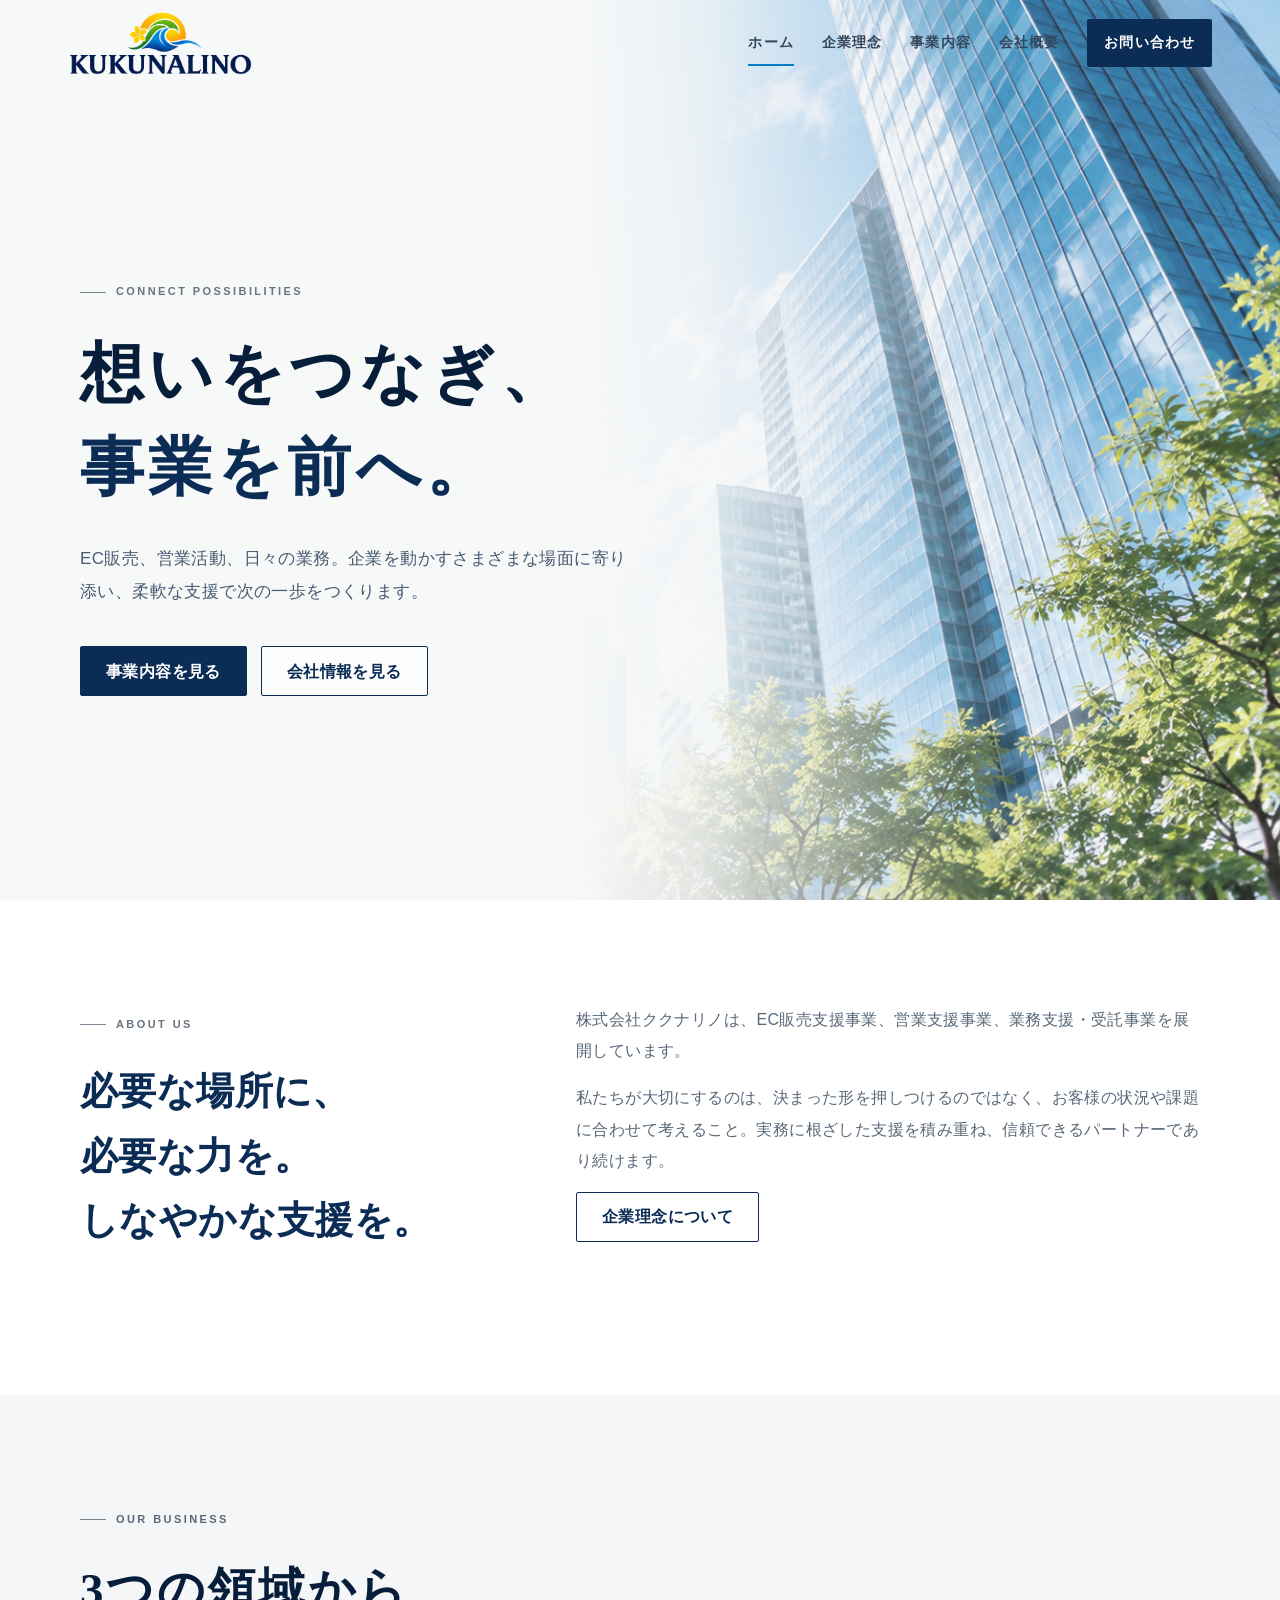
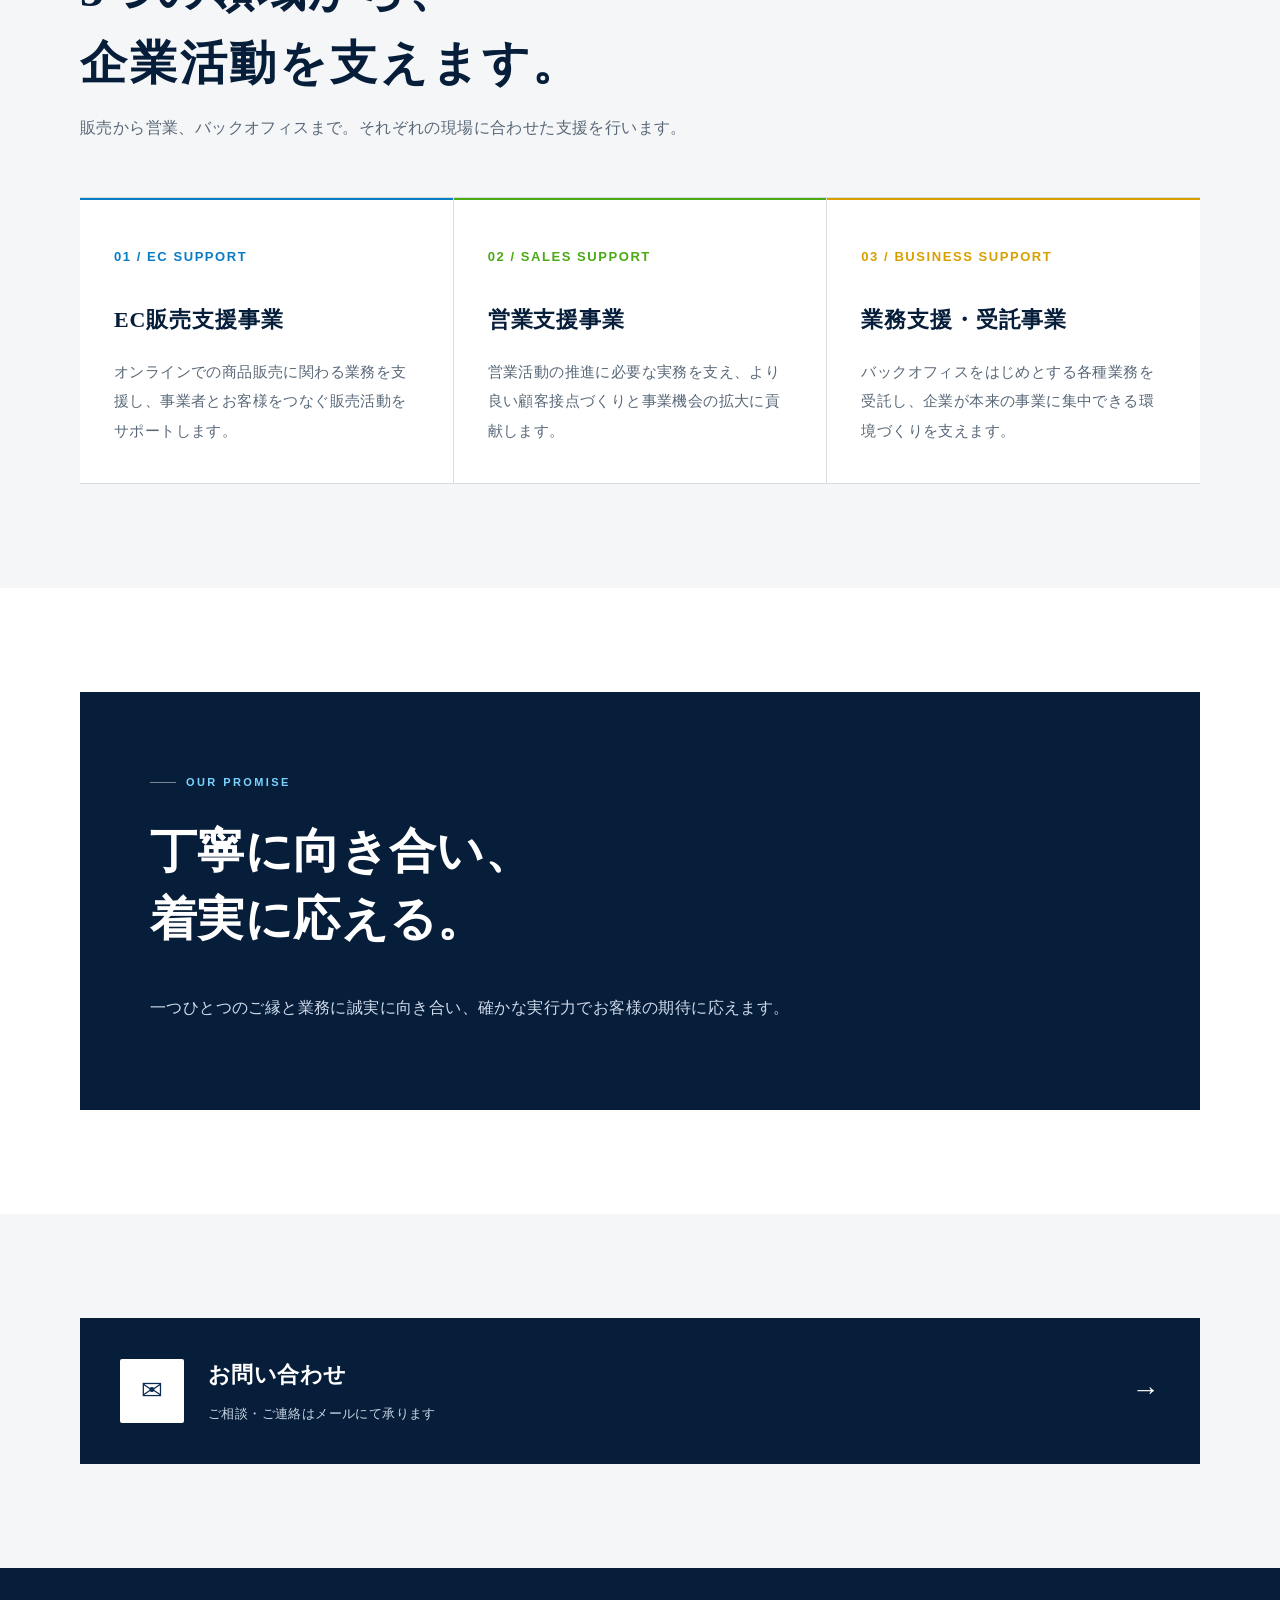
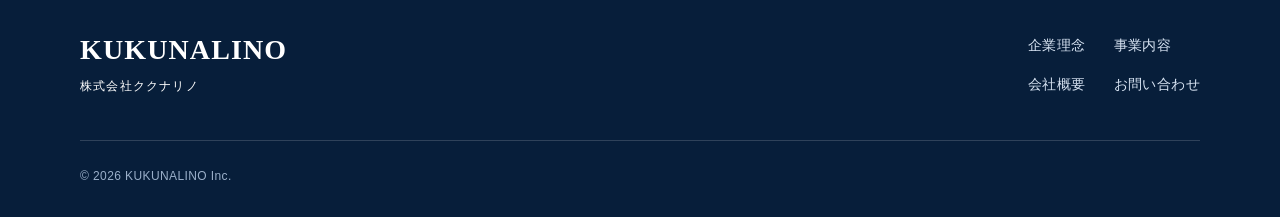
==== index.html @ 057ebaf4 "Overlay transparent header on top page hero Co-Authored-By: Claude Opus 5.5 <noreply@anthropic.com> " ====
<!doctype html>
<html lang="ja"><head><meta charset="utf-8"><meta name="viewport" content="width=device-width,initial-scale=1"><title>株式会社ククナリノ｜人と事業の可能性をつなぐ</title><meta name="description" content="株式会社ククナリノは、EC販売支援、営業支援、業務支援・受託を通じて、企業の前進を支える会社です。"><link rel="stylesheet" href="assets/styles.css?v=20261019d"><script src="assets/site.js?v=20261019d" defer></script></head>
<body class="home"><a class="skip" href="#main">本文へ移動</a>
<header class="site-header"><div class="header-inner"><a class="brand" href="index.html" aria-label="株式会社ククナリノ ホーム"><img src="assets/kukunalino-logo.png" alt="KUKUNALINO"></a><button class="menu-btn" aria-expanded="false" aria-label="メニューを開く">☰</button><nav class="nav" aria-label="メインナビゲーション"><a href="index.html" aria-current="page">ホーム</a><a href="philosophy.html">企業理念</a><a href="services.html">事業内容</a><a href="company.html">会社概要</a><a class="contact-link" href="contact.html">お問い合わせ</a></nav></div></header>
<main id="main"><section class="hero"><div class="hero-media"><picture><source media="(max-width: 900px)" srcset="assets/hero-city-sp.png"><img src="assets/hero-city-pc.png" alt="青空に映えるオフィス街の高層ビルと街路樹"></picture></div><div class="container"><div class="hero-content"><p class="eyebrow">Connect possibilities</p><h1>想いをつなぎ、<br><em>事業を前へ。</em></h1><p class="lead">EC販売、営業活動、日々の業務。企業を動かすさまざまな場面に寄り添い、柔軟な支援で次の一歩をつくります。</p><div class="btns"><a class="btn" href="services.html">事業内容を見る</a><a class="btn secondary" href="company.html">会社情報を見る</a></div></div></div></section>
<section class="section"><div class="container"><div class="intro-grid reveal"><div><p class="eyebrow">About us</p><p class="intro-message">必要な場所に、<br>必要な力を。<br>しなやかな支援を。</p></div><div class="intro-copy"><p>株式会社ククナリノは、EC販売支援事業、営業支援事業、業務支援・受託事業を展開しています。</p><p>私たちが大切にするのは、決まった形を押しつけるのではなく、お客様の状況や課題に合わせて考えること。実務に根ざした支援を積み重ね、信頼できるパートナーであり続けます。</p><a class="btn secondary" href="philosophy.html">企業理念について</a></div></div></section>
<section class="section soft"><div class="container"><div class="section-title reveal"><p class="eyebrow">Our business</p><h2>3つの領域から、<br>企業活動を支えます。</h2><p>販売から営業、バックオフィスまで。それぞれの現場に合わせた支援を行います。</p></div><div class="service-grid"><article class="service-card blue reveal"><span class="num">01 / EC SUPPORT</span><div class="icon" aria-hidden="true">🛒</div><h3>EC販売支援事業</h3><p>オンラインでの商品販売に関わる業務を支援し、事業者とお客様をつなぐ販売活動をサポートします。</p></article><article class="service-card green reveal"><span class="num">02 / SALES SUPPORT</span><div class="icon" aria-hidden="true">↗</div><h3>営業支援事業</h3><p>営業活動の推進に必要な実務を支え、より良い顧客接点づくりと事業機会の拡大に貢献します。</p></article><article class="service-card yellow reveal"><span class="num">03 / BUSINESS SUPPORT</span><div class="icon" aria-hidden="true">⚙</div><h3>業務支援・受託事業</h3><p>バックオフィスをはじめとする各種業務を受託し、企業が本来の事業に集中できる環境づくりを支えます。</p></article></div></div></section>
<section class="section"><div class="container"><div class="statement reveal"><div class="statement-copy"><p class="eyebrow">Our promise</p><h2>丁寧に向き合い、<br>着実に応える。</h2><p>一つひとつのご縁と業務に誠実に向き合い、確かな実行力でお客様の期待に応えます。</p></div><div class="statement-art" aria-hidden="true"><span></span><span></span><span></span></div></div></div></section>
<section class="section soft"><div class="container"><a class="mail-cta reveal" href="mailto:info@kukuna-lino.com"><span class="mail-icon" aria-hidden="true">✉</span><span><strong>お問い合わせ</strong><small>ご相談・ご連絡はメールにて承ります</small></span><span class="arrow" aria-hidden="true">→</span></a></div></section></main>
<footer class="site-footer"><div class="container"><div class="footer-top"><div class="footer-brand">KUKUNALINO<small>株式会社ククナリノ</small></div><nav class="footer-nav" aria-label="フッターナビゲーション"><a href="philosophy.html">企業理念</a><a href="services.html">事業内容</a><a href="company.html">会社概要</a><a href="contact.html">お問い合わせ</a></nav></div><p class="copyright">© <span data-year></span> KUKUNALINO Inc.</p></div></footer></body></html>
---- assets/styles.css ----
:root {
  --navy: #082d66;
  --navy-deep: #061d43;
  --blue: #087cc5;
  --green: #4ba914;
  --yellow: #f5c81b;
  --ink: #17263a;
  --muted: #627083;
  --line: #dbe4ec;
  --mist: #f3f8fb;
  --white: #fff;
  --shadow: 0 22px 60px rgba(8, 45, 102, .11);
  --radius: 26px;
}
* { box-sizing: border-box; }
html { scroll-behavior: smooth; }
body { margin: 0; color: var(--ink); background: var(--white); font-family: "Noto Sans JP", "Hiragino Kaku Gothic ProN", "Yu Gothic", sans-serif; line-height: 1.8; -webkit-font-smoothing: antialiased; }
a { color: inherit; }
img { display: block; max-width: 100%; }
.skip { position: fixed; left: 16px; top: -80px; z-index: 100; padding: 10px 18px; background: var(--navy); color: white; border-radius: 8px; }
.skip:focus { top: 16px; }
.site-header { position: sticky; top: 0; z-index: 40; background: rgba(255,255,255,.92); border-bottom: 1px solid rgba(219,228,236,.8); backdrop-filter: blur(16px); }
.header-inner { max-width: 1200px; height: 86px; margin: auto; padding: 0 28px; display: flex; align-items: center; justify-content: space-between; gap: 30px; }
.brand { display: inline-flex; align-items: center; text-decoration: none; }
.brand img { width: 215px; height: 67px; object-fit: contain; object-position: left center; }
.nav { display: flex; align-items: center; gap: 28px; }
.nav a { position: relative; color: #34465d; text-decoration: none; font-size: 14px; font-weight: 700; letter-spacing: .04em; }
.nav a::after { content: ""; position: absolute; left: 0; right: 100%; bottom: -9px; height: 2px; background: var(--blue); transition: right .25s ease; }
.nav a:hover::after, .nav a[aria-current="page"]::after { right: 0; }
.nav .contact-link { padding: 11px 18px; color: white; background: var(--navy); border-radius: 999px; }
.nav .contact-link::after { display: none; }
.menu-btn { display: none; width: 44px; height: 44px; border: 1px solid var(--line); background: white; border-radius: 50%; color: var(--navy); font-size: 22px; }
.container { width: min(1120px, calc(100% - 48px)); margin-inline: auto; }
.hero { min-height: calc(100vh - 86px); display: grid; align-items: center; position: relative; overflow: hidden; background: linear-gradient(120deg, #fff 8%, #f7fbfd 62%, #e7f5fb); }
.hero::before { content: ""; position: absolute; width: 450px; height: 450px; border-radius: 50%; left: -260px; bottom: -240px; border: 78px solid rgba(75,169,20,.06); }
.hero-media { position: absolute; inset: 0 0 0 37%; }
.hero-media::after { content: ""; position: absolute; inset: 0; background: linear-gradient(90deg, white 0%, rgba(255,255,255,.78) 15%, rgba(255,255,255,0) 48%); }
.hero-media img { width: 100%; height: 100%; object-fit: cover; object-position: 62% center; }
.hero-content { position: relative; z-index: 2; padding: 104px 0 118px; width: min(650px, 58%); }
.eyebrow { display: inline-flex; align-items: center; gap: 10px; margin: 0 0 24px; color: var(--blue); font-size: 12px; font-weight: 800; letter-spacing: .18em; text-transform: uppercase; }
.eyebrow::before { content: ""; width: 34px; height: 2px; background: linear-gradient(90deg, var(--blue), var(--green)); }
h1, h2, h3, p { margin-top: 0; }
.hero h1 { margin-bottom: 26px; font-size: clamp(40px, 5.5vw, 72px); line-height: 1.28; letter-spacing: .015em; color: var(--navy-deep); }
.hero h1 em { color: var(--blue); font-style: normal; }
.hero .lead { max-width: 560px; margin-bottom: 38px; font-size: 17px; color: #485b73; }
.btns { display: flex; flex-wrap: wrap; gap: 14px; }
.btn { display: inline-flex; justify-content: center; align-items: center; min-height: 52px; padding: 0 25px; border: 1px solid var(--navy); border-radius: 999px; color: white; background: var(--navy); font-weight: 700; text-decoration: none; transition: .2s ease; }
.btn:hover { transform: translateY(-2px); box-shadow: 0 9px 22px rgba(8,45,102,.2); }
.btn.secondary { color: var(--navy); background: rgba(255,255,255,.78); }
.section { padding: 110px 0; }
.section.soft { background: var(--mist); }
.section-title { margin-bottom: 54px; }
.section-title h2 { margin-bottom: 12px; color: var(--navy-deep); font-size: clamp(30px, 4vw, 47px); line-height: 1.35; letter-spacing: .02em; }
.section-title p { max-width: 650px; color: var(--muted); }
.intro-grid { display: grid; grid-template-columns: .8fr 1.2fr; gap: 80px; align-items: start; }
.intro-message { color: var(--navy); font-size: clamp(24px, 3vw, 38px); line-height: 1.7; font-weight: 700; }
.intro-copy p { color: var(--muted); }
.service-grid { display: grid; grid-template-columns: repeat(3,1fr); gap: 22px; }
.service-card { position: relative; overflow: hidden; padding: 38px 30px 34px; background: white; border: 1px solid var(--line); border-radius: var(--radius); box-shadow: 0 10px 28px rgba(8,45,102,.05); }
.service-card::before { content: ""; position: absolute; inset: 0 auto auto 0; width: 100%; height: 5px; background: var(--accent); }
.service-card .num { color: var(--accent); font: 700 13px/1.4 Arial, sans-serif; letter-spacing: .12em; }
.service-card .icon { width: 58px; height: 58px; margin: 26px 0; display: grid; place-items: center; border-radius: 18px; color: var(--accent); background: color-mix(in srgb, var(--accent) 10%, white); font-size: 26px; }
.service-card h3 { margin-bottom: 15px; color: var(--navy-deep); font-size: 22px; }
.service-card p { margin-bottom: 0; color: var(--muted); font-size: 15px; }
.service-card.blue { --accent: #087cc5; }
.service-card.green { --accent: #4ba914; }
.service-card.yellow { --accent: #d99e00; }
.statement { display: grid; grid-template-columns: 1.2fr .8fr; min-height: 400px; overflow: hidden; background: var(--navy-deep); border-radius: 36px; box-shadow: var(--shadow); }
.statement-copy { padding: 62px; color: white; }
.statement-copy .eyebrow { color: #7cd3ff; }
.statement-copy h2 { font-size: clamp(30px, 4vw, 47px); line-height: 1.45; }
.statement-copy p { color: #cfdbeb; }
.statement-art { position: relative; background: linear-gradient(145deg, #0e83c9, #44a71b); }
.statement-art span { position: absolute; border-radius: 50%; border: 2px solid rgba(255,255,255,.55); }
.statement-art span:nth-child(1) { width: 220px; height: 220px; left: 18%; top: 22%; }
.statement-art span:nth-child(2) { width: 120px; height: 120px; left: 52%; top: 44%; background: rgba(255,213,49,.8); border: 0; }
.statement-art span:nth-child(3) { width: 46px; height: 46px; left: 20%; top: 62%; background: white; }
.table-wrap { overflow: hidden; border: 1px solid var(--line); border-radius: 20px; background: white; }
.company-table { width: 100%; border-collapse: collapse; }
.company-table th, .company-table td { padding: 24px 28px; text-align: left; vertical-align: top; border-bottom: 1px solid var(--line); }
.company-table tr:last-child th, .company-table tr:last-child td { border-bottom: 0; }
.company-table th { width: 220px; color: var(--navy); background: #f7fafc; font-size: 14px; }
.company-table td { color: #42536a; }
.mail-cta { display: grid; grid-template-columns: auto 1fr auto; align-items: center; gap: 24px; padding: 36px 40px; color: white; background: linear-gradient(110deg, var(--navy-deep), var(--navy)); border-radius: 24px; text-decoration: none; box-shadow: var(--shadow); }
.mail-cta .mail-icon { width: 64px; height: 64px; display: grid; place-items: center; border-radius: 50%; color: var(--navy); background: white; font-size: 26px; }
.mail-cta strong { display: block; font-size: 22px; }
.mail-cta small { color: #cbd8e8; }
.mail-cta .arrow { font-size: 28px; }
.page-hero { padding: 92px 0 78px; overflow: hidden; position: relative; background: linear-gradient(135deg, #f7fbfd 0%, #eaf7fb 100%); }
.page-hero::after { content: ""; position: absolute; width: 380px; height: 380px; right: -60px; top: -170px; border-radius: 50%; background: linear-gradient(135deg, rgba(8,124,197,.16), rgba(75,169,20,.12)); }
.page-hero .container { position: relative; z-index: 1; }
.page-hero h1 { margin-bottom: 10px; color: var(--navy-deep); font-size: clamp(38px, 5vw, 60px); }
.page-hero p { color: var(--muted); }
.value-list { display: grid; gap: 28px; counter-reset: values; }
.value-item { counter-increment: values; display: grid; grid-template-columns: 80px 1fr; gap: 26px; padding: 34px; background: white; border: 1px solid var(--line); border-radius: 20px; }
.value-item::before { content: "0" counter(values); color: var(--blue); font: 700 24px/1.3 Arial, sans-serif; }
.value-item h3 { margin-bottom: 7px; color: var(--navy-deep); font-size: 23px; }
.value-item p { margin: 0; color: var(--muted); }
.service-detail { display: grid; grid-template-columns: minmax(0, 1fr) minmax(0, 1fr); gap: 56px; align-items: center; padding: 64px 0; border-top: 1px solid var(--line); }
.service-detail:last-child { border-bottom: 1px solid var(--line); }
.service-detail .label { color: var(--blue); font-size: 13px; font-weight: 800; letter-spacing: .14em; }
.service-detail h2 { color: var(--navy-deep); font-size: 30px; }
.service-detail p, .service-detail li { color: var(--muted); }
.service-detail ul { padding-left: 1.25em; }
.service-visual { margin: 0; overflow: hidden; aspect-ratio: 3 / 2; border-radius: 26px; box-shadow: var(--shadow); background: var(--mist); }
.service-visual img { width: 100%; height: 100%; object-fit: cover; transition: transform .5s ease; }
.service-detail:hover .service-visual img { transform: scale(1.025); }
.service-detail.reverse .service-visual { order: 2; }
.service-detail.reverse .service-copy { order: 1; }
.note-box { margin-top: 28px; padding: 22px 24px; border-left: 4px solid var(--green); background: #f4faf0; border-radius: 0 14px 14px 0; color: #48613a; }
.note-box a { color: var(--navy); font-weight: 700; }
.contact-panel { max-width: 820px; margin: auto; padding: 60px; text-align: center; background: white; border: 1px solid var(--line); border-radius: 30px; box-shadow: var(--shadow); }
.contact-panel .mail-icon { width: 84px; height: 84px; margin: 0 auto 28px; display: grid; place-items: center; border-radius: 50%; color: white; background: linear-gradient(140deg,var(--blue),var(--green)); font-size: 34px; }
.contact-panel h2 { color: var(--navy-deep); font-size: 30px; }
.contact-panel p { color: var(--muted); }
.contact-panel .email { display: inline-block; margin: 18px 0 30px; color: var(--navy); font-size: clamp(19px,3vw,28px); font-weight: 800; text-decoration: none; border-bottom: 2px solid var(--blue); }
.site-footer { padding: 64px 0 28px; color: #d7e3f2; background: var(--navy-deep); }
.footer-top { display: grid; grid-template-columns: 1fr auto; gap: 50px; padding-bottom: 42px; border-bottom: 1px solid rgba(255,255,255,.16); }
.footer-brand { font: 800 28px/1.3 Georgia, serif; letter-spacing: .04em; color: white; }
.footer-brand small { display: block; margin-top: 9px; font: 400 12px/1.5 sans-serif; letter-spacing: .1em; }
.footer-nav { display: grid; grid-template-columns: repeat(2,auto); gap: 12px 28px; }
.footer-nav a { color: #d7e3f2; font-size: 14px; text-decoration: none; }
.copyright { margin: 24px 0 0; color: #9aafc9; font-size: 12px; }
.reveal { opacity: 0; transform: translateY(18px); transition: .7s ease; }
.reveal.on { opacity: 1; transform: none; }
@media (max-width: 900px) {
  .header-inner { height: 74px; padding: 0 20px; }
  .brand img { width: 168px; height: 52px; }
  .menu-btn { display: block; }
  .nav { position: fixed; inset: 74px 0 auto; display: none; padding: 24px; background: white; border-bottom: 1px solid var(--line); box-shadow: var(--shadow); flex-direction: column; align-items: stretch; gap: 0; }
  .nav.open { display: flex; }
  .nav a { padding: 14px 8px; }
  .nav a::after { display: none; }
  .nav .contact-link { margin-top: 8px; text-align: center; }
  .hero { min-height: auto; }
  .hero-media { opacity: .42; left: 0; }
  .hero-media::after { background: rgba(255,255,255,.5); }
  .hero-content { width: 100%; padding: 94px 0; }
  .intro-grid, .statement { grid-template-columns: 1fr; gap: 36px; }
  .service-grid { grid-template-columns: 1fr; }
  .statement-art { min-height: 260px; }
  .footer-top { grid-template-columns: 1fr; }
}
@media (max-width: 620px) {
  .container { width: min(100% - 34px, 1120px); }
  .section { padding: 78px 0; }
  .hero-content { padding: 76px 0 84px; }
  .hero h1 { font-size: 40px; }
  .hero-media { inset: 0; }
  .intro-grid { gap: 24px; }
  .statement-copy { padding: 38px 28px; }
  .page-hero { padding: 72px 0 58px; }
  .value-item, .service-detail { grid-template-columns: 1fr; gap: 28px; }
  .service-detail.reverse .service-visual, .service-detail.reverse .service-copy { order: initial; }
  .company-table th, .company-table td { display: block; width: 100%; padding: 16px 20px; }
  .company-table th { padding-bottom: 6px; border-bottom: 0; }
  .company-table td { padding-top: 4px; }
  .mail-cta { grid-template-columns: auto 1fr; padding: 28px 24px; }
  .mail-cta .arrow { display: none; }
  .contact-panel { padding: 42px 24px; }
  .footer-nav { grid-template-columns: 1fr; }
}
@media (prefers-reduced-motion: reduce) { html { scroll-behavior: auto; } .reveal { opacity: 1; transform: none; transition: none; } .btn { transition: none; } }

/* Restrained corporate editorial styling */
:root { --navy:#0b2c55; --navy-deep:#071e3a; --ink:#182536; --muted:#596878; --line:#d7dde3; --mist:#f5f6f7; --shadow:none; --radius:4px; }
body { font-family:-apple-system,BlinkMacSystemFont,"Hiragino Kaku Gothic ProN","Yu Gothic","YuGothic",Meiryo,sans-serif; line-height:1.95; letter-spacing:.025em; }
h1,h2,h3,.intro-message,.footer-brand { font-family:"Yu Mincho","YuMincho","Hiragino Mincho ProN","Hiragino Mincho Pro","Noto Serif JP",serif; font-weight:600; }
.site-header { background:rgba(255,255,255,.98); backdrop-filter:none; }
.nav a { font-weight:600; letter-spacing:.08em; }
.nav .contact-link { border-radius:2px; padding:10px 17px; }
.hero { background:#f7f8f8; }
.hero::before { display:none; }
.hero-media { inset:0 0 0 45%; }
.hero-media img { object-position:right center; }
.hero-media::after { background:linear-gradient(90deg,#f7f8f8 0%,rgba(247,248,248,.88) 18%,rgba(247,248,248,.12) 62%); }
.hero-media img,.service-visual img { filter:saturate(.72) contrast(.96); }
.hero h1 { font-size:clamp(38px,5vw,64px); letter-spacing:.07em; line-height:1.48; }
.hero h1 em { color:var(--navy); }
.eyebrow { color:#687480; font-size:11px; letter-spacing:.22em; }
.eyebrow::before { width:26px; height:1px; background:#798592; }
.btn { min-height:50px; border-radius:2px; background:var(--navy); font-weight:600; box-shadow:none; }
.btn:hover { transform:none; box-shadow:none; background:#123d71; }
.section { padding:104px 0; }
.section.soft { background:#f5f6f7; }
.section-title h2 { letter-spacing:.06em; line-height:1.55; }
.service-grid { gap:1px; background:var(--line); border-top:1px solid var(--line); border-bottom:1px solid var(--line); }
.service-card { border:0; border-radius:0; box-shadow:none; padding:42px 34px 38px; }
.service-card::before { height:2px; }
.service-card .icon { display:none; }
.service-card h3 { margin-top:28px; letter-spacing:.04em; }
.statement { grid-template-columns:1fr; min-height:auto; border-radius:0; box-shadow:none; }
.statement-copy { padding:70px; max-width:860px; }
.statement-art { display:none; }
.table-wrap { border-radius:0; }
.mail-cta { border-radius:0; background:var(--navy-deep); box-shadow:none; }
.mail-cta .mail-icon,.contact-panel .mail-icon { border-radius:2px; }
.page-hero { padding:96px 0 76px; background:#f5f6f7; border-bottom:1px solid var(--line); }
.page-hero::after { display:none; }
.page-hero h1 { letter-spacing:.08em; }
.value-item { border-radius:0; box-shadow:none; }
.service-visual { border-radius:0; box-shadow:none; }
.service-detail:hover .service-visual img { transform:none; }
.note-box { border-radius:0; background:#f2f5ef; }
.contact-panel { border-radius:0; box-shadow:none; }
.contact-panel .mail-icon { background:var(--navy); }
.js .reveal { opacity:0; transform:translateY(28px); transition:opacity .9s ease,transform .9s cubic-bezier(.2,.7,.2,1); transition-delay:var(--delay,0s); }
.js .reveal.on { opacity:1; transform:none; }
@media (prefers-reduced-motion: reduce) { .js .reveal { opacity:1; transform:none; transition:none; } }
@media (max-width:900px) { .hero-media{inset:0;opacity:.28}.hero-media::after{background:rgba(247,248,248,.66)}.nav{border-radius:0;box-shadow:none} }
@media (max-width:620px) { .statement-copy{padding:44px 28px}.hero h1{font-size:38px} }
.hero-media picture { display:block; width:100%; height:100%; }
@media (max-width:900px) {
  .hero { min-height:calc(100svh - 74px); }
  .hero-media { opacity:1; }
  .hero-media img { object-position:center bottom; filter:saturate(.86) contrast(.97); }
  .hero-media::after { background:linear-gradient(90deg,rgba(247,248,248,.92) 0%,rgba(247,248,248,.78) 45%,rgba(247,248,248,0) 78%),linear-gradient(180deg,rgba(247,248,248,.5) 0%,rgba(247,248,248,0) 30%); }
  .hero-content { width:76%; padding:60px 0 210px; }
  .hero h1 { font-size:34px; line-height:1.5; }
  .hero .lead { max-width:230px; color:#33475b; font-size:14px; line-height:1.9; }
  .hero .btns { flex-direction:column; align-items:flex-start; gap:10px; }
  .hero .btn { min-height:44px; padding:0 19px; }
}
.home .site-header { position:fixed; left:0; right:0; background:transparent; border-bottom-color:transparent; transition:background .3s ease,border-color .3s ease; }
.home .site-header.scrolled { background:rgba(255,255,255,.98); border-bottom-color:var(--line); }
.home .menu-btn { background:rgba(255,255,255,.72); border-color:rgba(255,255,255,.9); }
.home .hero { min-height:100vh; min-height:100svh; }
.home .hero-content { padding-top:186px; }
@media (max-width:900px) { .home .hero-content { padding-top:134px; } }
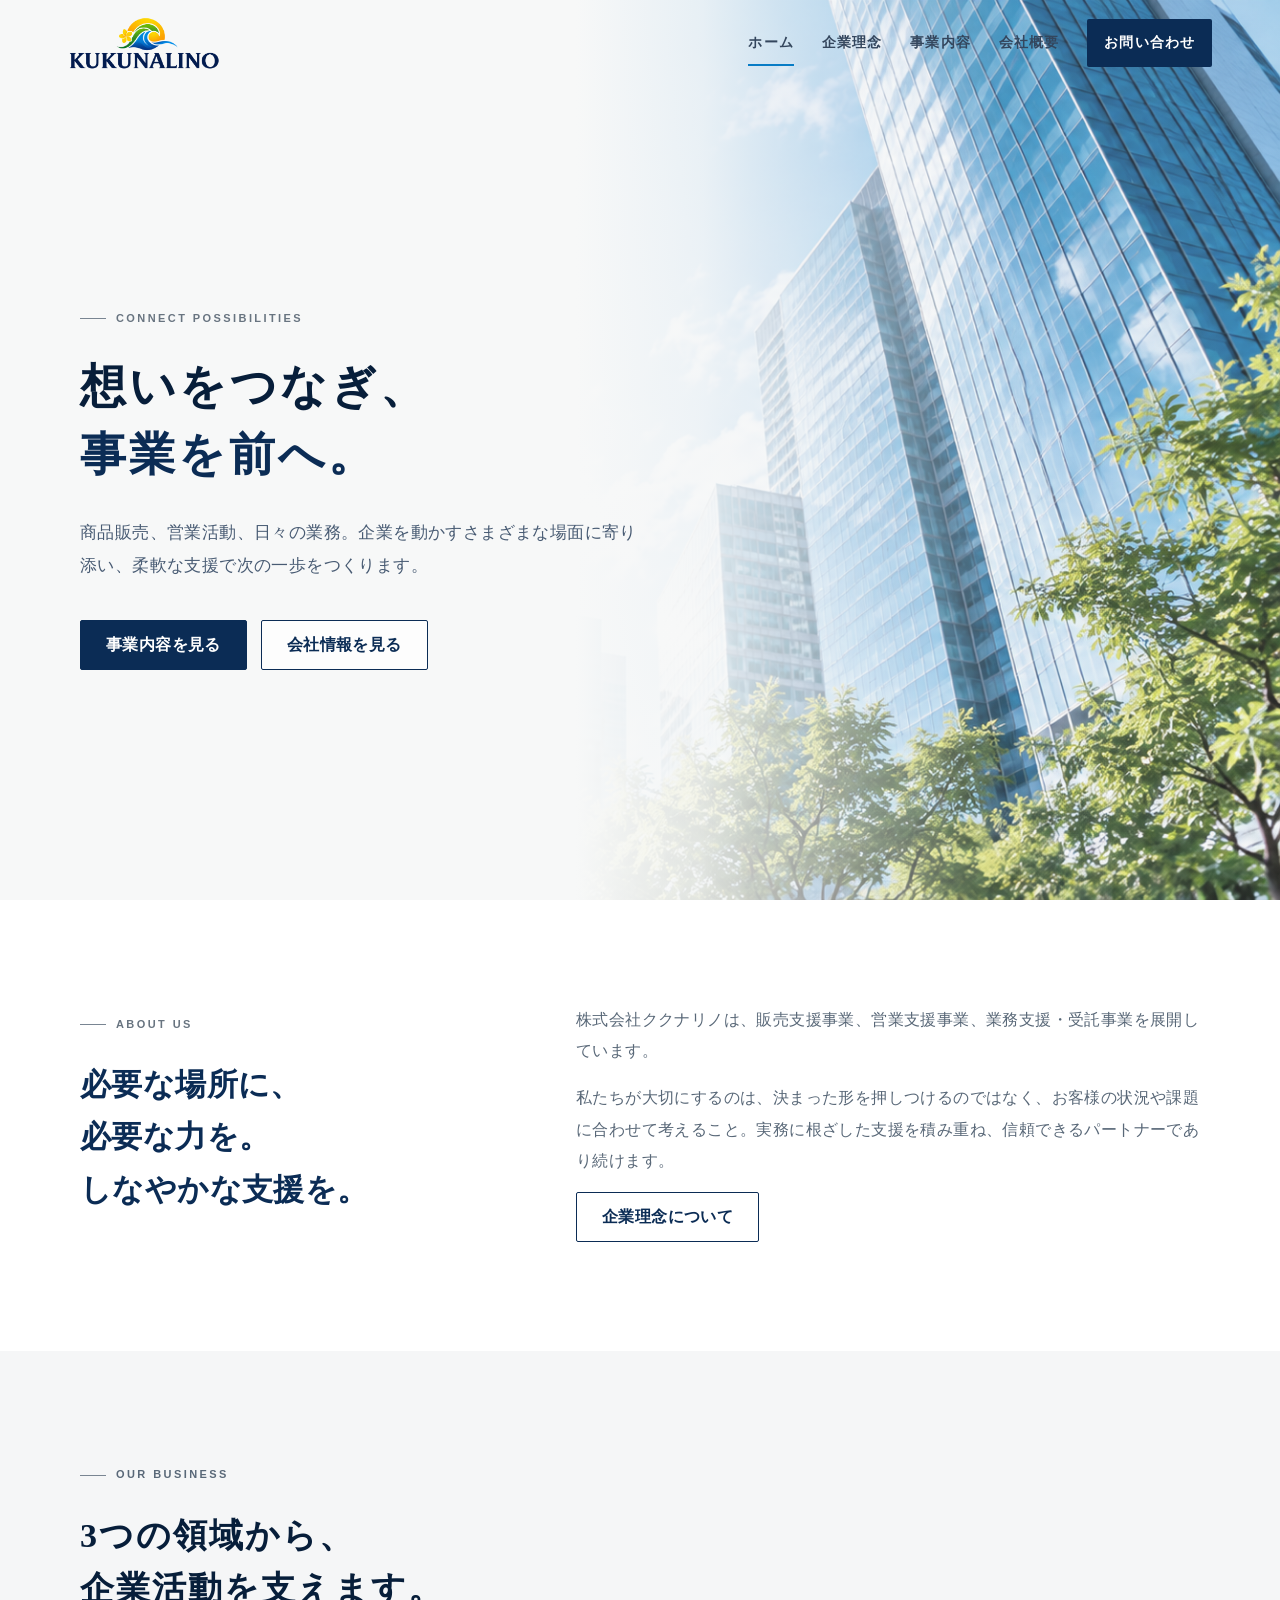
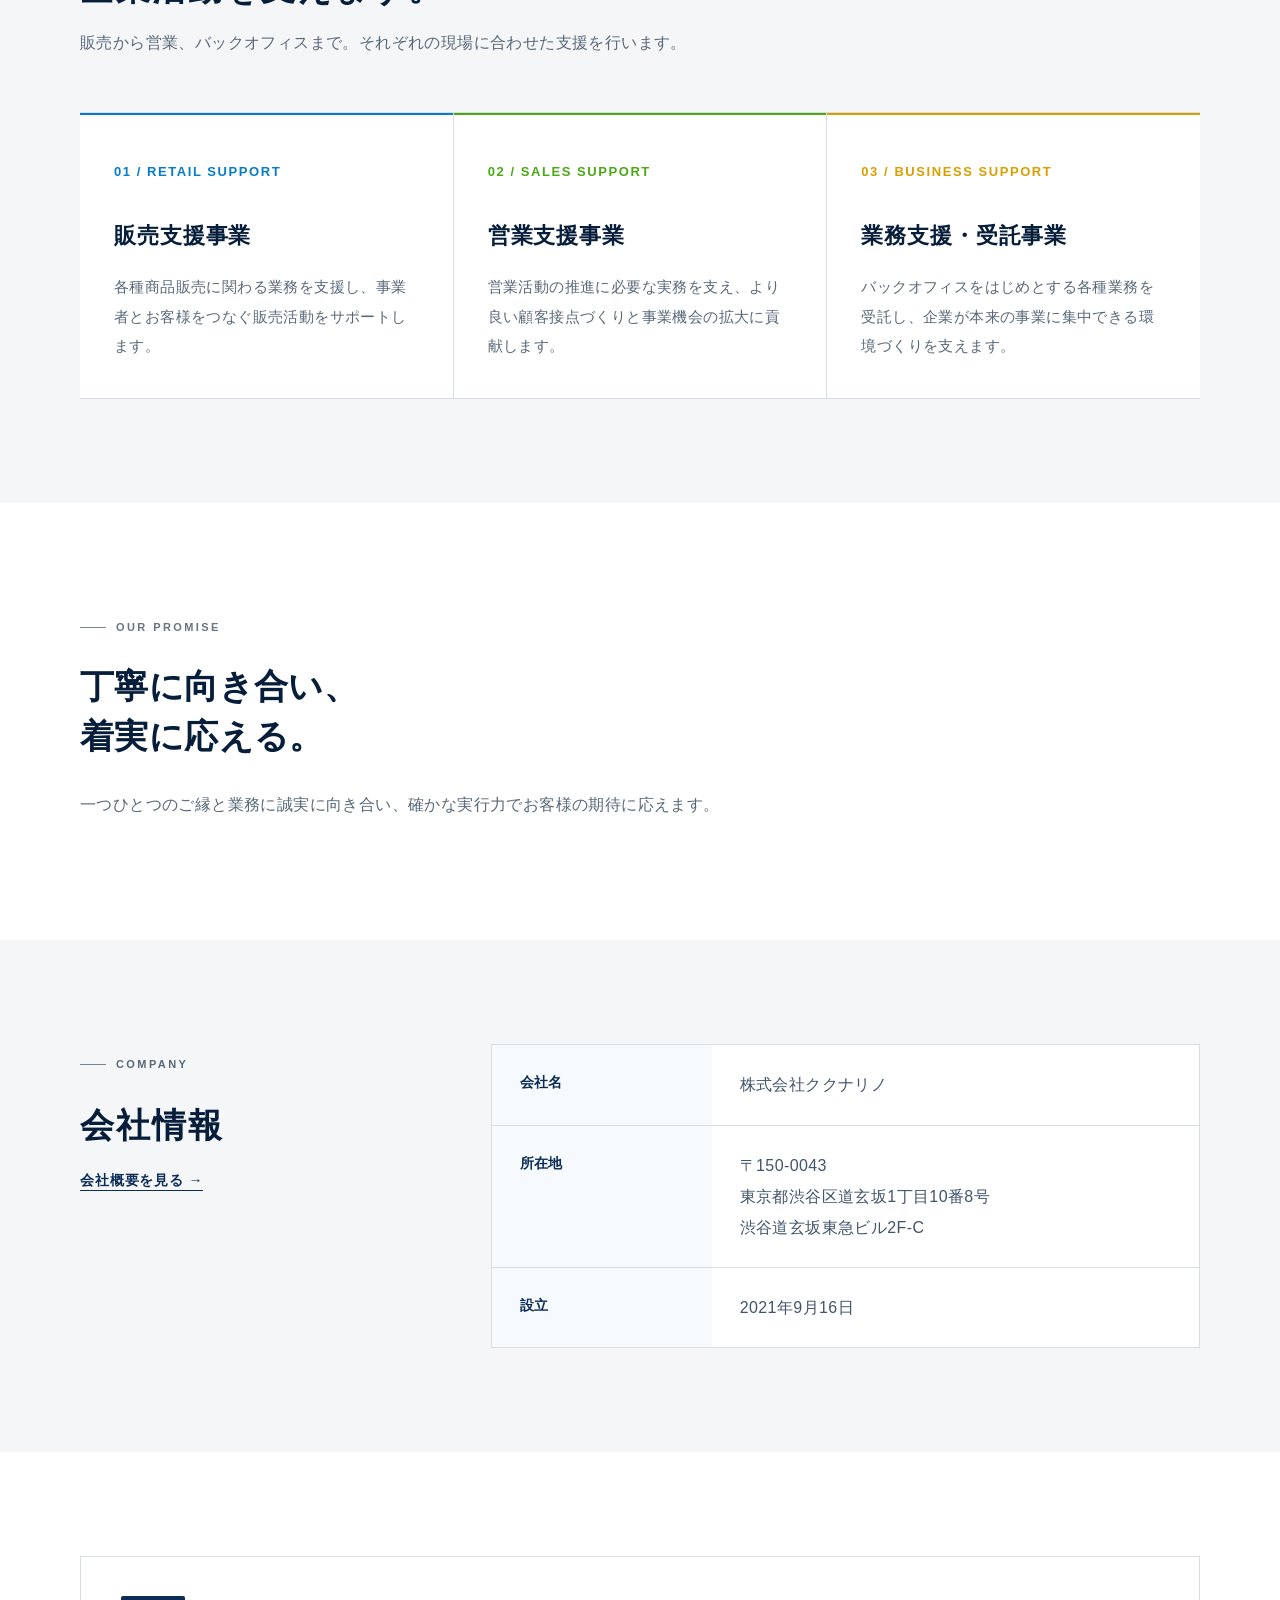
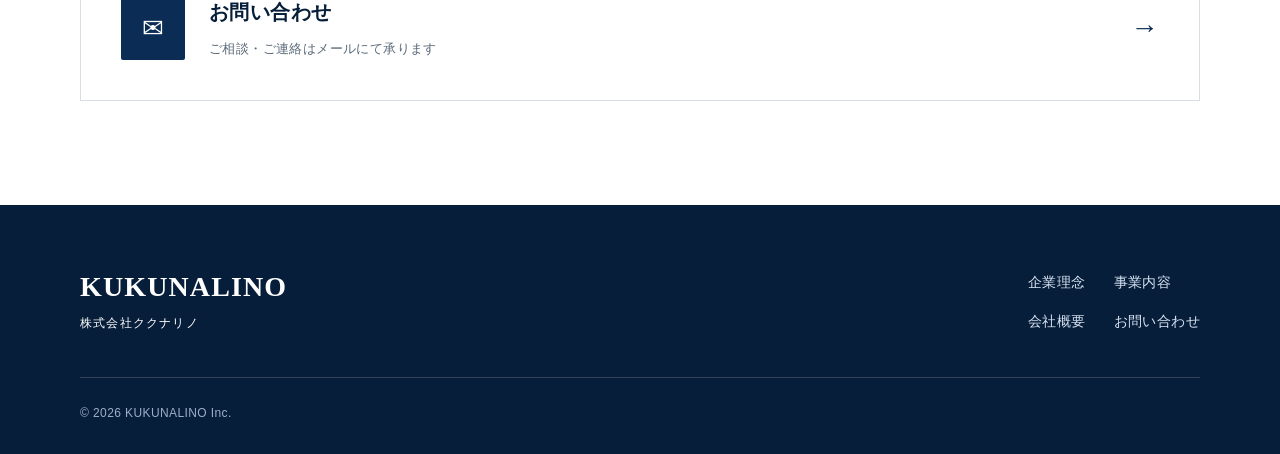
==== commit 72e69a73: "Align design with M.Me.Minette and update business wording - Reduce PC heading sizes and header logo" ====
--- a/index.html
+++ b/index.html
@@ -1,10 +1,10 @@
 <!doctype html>
-<html lang="ja"><head><meta charset="utf-8"><meta name="viewport" content="width=device-width,initial-scale=1"><title>株式会社ククナリノ｜人と事業の可能性をつなぐ</title><meta name="description" content="株式会社ククナリノは、EC販売支援、営業支援、業務支援・受託を通じて、企業の前進を支える会社です。"><link rel="stylesheet" href="assets/styles.css?v=20261019d"><script src="assets/site.js?v=20261019d" defer></script></head>
+<html lang="ja"><head><meta charset="utf-8"><meta name="viewport" content="width=device-width,initial-scale=1"><title>株式会社ククナリノ｜人と事業の可能性をつなぐ</title><meta name="description" content="株式会社ククナリノは、販売支援、営業支援、業務支援・受託を通じて、企業の前進を支える会社です。"><link rel="stylesheet" href="assets/styles.css?v=20261020a"><script src="assets/site.js?v=20261020a" defer></script></head>
 <body class="home"><a class="skip" href="#main">本文へ移動</a>
 <header class="site-header"><div class="header-inner"><a class="brand" href="index.html" aria-label="株式会社ククナリノ ホーム"><img src="assets/kukunalino-logo.png" alt="KUKUNALINO"></a><button class="menu-btn" aria-expanded="false" aria-label="メニューを開く">☰</button><nav class="nav" aria-label="メインナビゲーション"><a href="index.html" aria-current="page">ホーム</a><a href="philosophy.html">企業理念</a><a href="services.html">事業内容</a><a href="company.html">会社概要</a><a class="contact-link" href="contact.html">お問い合わせ</a></nav></div></header>
-<main id="main"><section class="hero"><div class="hero-media"><picture><source media="(max-width: 900px)" srcset="assets/hero-city-sp.png"><img src="assets/hero-city-pc.png" alt="青空に映えるオフィス街の高層ビルと街路樹"></picture></div><div class="container"><div class="hero-content"><p class="eyebrow">Connect possibilities</p><h1>想いをつなぎ、<br><em>事業を前へ。</em></h1><p class="lead">EC販売、営業活動、日々の業務。企業を動かすさまざまな場面に寄り添い、柔軟な支援で次の一歩をつくります。</p><div class="btns"><a class="btn" href="services.html">事業内容を見る</a><a class="btn secondary" href="company.html">会社情報を見る</a></div></div></div></section>
-<section class="section"><div class="container"><div class="intro-grid reveal"><div><p class="eyebrow">About us</p><p class="intro-message">必要な場所に、<br>必要な力を。<br>しなやかな支援を。</p></div><div class="intro-copy"><p>株式会社ククナリノは、EC販売支援事業、営業支援事業、業務支援・受託事業を展開しています。</p><p>私たちが大切にするのは、決まった形を押しつけるのではなく、お客様の状況や課題に合わせて考えること。実務に根ざした支援を積み重ね、信頼できるパートナーであり続けます。</p><a class="btn secondary" href="philosophy.html">企業理念について</a></div></div></section>
-<section class="section soft"><div class="container"><div class="section-title reveal"><p class="eyebrow">Our business</p><h2>3つの領域から、<br>企業活動を支えます。</h2><p>販売から営業、バックオフィスまで。それぞれの現場に合わせた支援を行います。</p></div><div class="service-grid"><article class="service-card blue reveal"><span class="num">01 / EC SUPPORT</span><div class="icon" aria-hidden="true">🛒</div><h3>EC販売支援事業</h3><p>オンラインでの商品販売に関わる業務を支援し、事業者とお客様をつなぐ販売活動をサポートします。</p></article><article class="service-card green reveal"><span class="num">02 / SALES SUPPORT</span><div class="icon" aria-hidden="true">↗</div><h3>営業支援事業</h3><p>営業活動の推進に必要な実務を支え、より良い顧客接点づくりと事業機会の拡大に貢献します。</p></article><article class="service-card yellow reveal"><span class="num">03 / BUSINESS SUPPORT</span><div class="icon" aria-hidden="true">⚙</div><h3>業務支援・受託事業</h3><p>バックオフィスをはじめとする各種業務を受託し、企業が本来の事業に集中できる環境づくりを支えます。</p></article></div></div></section>
+<main id="main"><section class="hero"><div class="hero-media"><picture><source media="(max-width: 900px)" srcset="assets/hero-city-sp.png"><img src="assets/hero-city-pc.png" alt="青空に映えるオフィス街の高層ビルと街路樹"></picture></div><div class="container"><div class="hero-content"><p class="eyebrow">Connect possibilities</p><h1>想いをつなぎ、<br><em>事業を前へ。</em></h1><p class="lead">商品販売、営業活動、日々の業務。企業を動かすさまざまな場面に寄り添い、柔軟な支援で次の一歩をつくります。</p><div class="btns"><a class="btn" href="services.html">事業内容を見る</a><a class="btn secondary" href="company.html">会社情報を見る</a></div></div></div></section>
+<section class="section"><div class="container"><div class="intro-grid reveal"><div><p class="eyebrow">About us</p><p class="intro-message">必要な場所に、<br>必要な力を。<br>しなやかな支援を。</p></div><div class="intro-copy"><p>株式会社ククナリノは、販売支援事業、営業支援事業、業務支援・受託事業を展開しています。</p><p>私たちが大切にするのは、決まった形を押しつけるのではなく、お客様の状況や課題に合わせて考えること。実務に根ざした支援を積み重ね、信頼できるパートナーであり続けます。</p><a class="btn secondary" href="philosophy.html">企業理念について</a></div></div></section>
+<section class="section soft"><div class="container"><div class="section-title reveal"><p class="eyebrow">Our business</p><h2>3つの領域から、<br>企業活動を支えます。</h2><p>販売から営業、バックオフィスまで。それぞれの現場に合わせた支援を行います。</p></div><div class="service-grid"><article class="service-card blue reveal"><span class="num">01 / RETAIL SUPPORT</span><div class="icon" aria-hidden="true">🛒</div><h3>販売支援事業</h3><p>各種商品販売に関わる業務を支援し、事業者とお客様をつなぐ販売活動をサポートします。</p></article><article class="service-card green reveal"><span class="num">02 / SALES SUPPORT</span><div class="icon" aria-hidden="true">↗</div><h3>営業支援事業</h3><p>営業活動の推進に必要な実務を支え、より良い顧客接点づくりと事業機会の拡大に貢献します。</p></article><article class="service-card yellow reveal"><span class="num">03 / BUSINESS SUPPORT</span><div class="icon" aria-hidden="true">⚙</div><h3>業務支援・受託事業</h3><p>バックオフィスをはじめとする各種業務を受託し、企業が本来の事業に集中できる環境づくりを支えます。</p></article></div></div></section>
 <section class="section"><div class="container"><div class="statement reveal"><div class="statement-copy"><p class="eyebrow">Our promise</p><h2>丁寧に向き合い、<br>着実に応える。</h2><p>一つひとつのご縁と業務に誠実に向き合い、確かな実行力でお客様の期待に応えます。</p></div><div class="statement-art" aria-hidden="true"><span></span><span></span><span></span></div></div></div></section>
-<section class="section soft"><div class="container"><a class="mail-cta reveal" href="mailto:info@kukuna-lino.com"><span class="mail-icon" aria-hidden="true">✉</span><span><strong>お問い合わせ</strong><small>ご相談・ご連絡はメールにて承ります</small></span><span class="arrow" aria-hidden="true">→</span></a></div></section></main>
+<section class="section soft"><div class="container"><div class="company-brief"><div class="section-title reveal"><p class="eyebrow">Company</p><h2>会社情報</h2><p><a class="text-link" href="company.html">会社概要を見る →</a></p></div><div class="table-wrap reveal"><table class="company-table"><tbody><tr><th>会社名</th><td>株式会社ククナリノ</td></tr><tr><th>所在地</th><td>〒150-0043<br>東京都渋谷区道玄坂1丁目10番8号<br>渋谷道玄坂東急ビル2F-C</td></tr><tr><th>設立</th><td>2021年9月16日</td></tr></tbody></table></div></div></div></section><section class="section"><div class="container"><a class="mail-cta reveal" href="mailto:info@kukuna-lino.com"><span class="mail-icon" aria-hidden="true">✉</span><span><strong>お問い合わせ</strong><small>ご相談・ご連絡はメールにて承ります</small></span><span class="arrow" aria-hidden="true">→</span></a></div></section></main>
 <footer class="site-footer"><div class="container"><div class="footer-top"><div class="footer-brand">KUKUNALINO<small>株式会社ククナリノ</small></div><nav class="footer-nav" aria-label="フッターナビゲーション"><a href="philosophy.html">企業理念</a><a href="services.html">事業内容</a><a href="company.html">会社概要</a><a href="contact.html">お問い合わせ</a></nav></div><p class="copyright">© <span data-year></span> KUKUNALINO Inc.</p></div></footer></body></html>
--- a/assets/styles.css
+++ b/assets/styles.css
@@ -227,3 +227,26 @@
 .home .hero { min-height:100vh; min-height:100svh; }
 .home .hero-content { padding-top:186px; }
 @media (max-width:900px) { .home .hero-content { padding-top:134px; } }
+.statement { background:transparent; }
+.statement-copy { padding:0; color:var(--ink); }
+.statement-copy .eyebrow { color:#687480; }
+.statement-copy h2 { color:var(--navy-deep); }
+.statement-copy p { color:var(--muted); }
+.mail-cta { color:var(--navy-deep); background:white; border:1px solid var(--line); }
+.mail-cta .mail-icon { color:white; background:var(--navy); }
+.mail-cta small { color:var(--muted); }
+.mail-cta .arrow { color:var(--navy); }
+.text-link { color:var(--navy); font-size:14px; font-weight:600; letter-spacing:.06em; text-decoration:none; border-bottom:1px solid currentColor; padding-bottom:2px; }
+.company-brief .section-title { margin-bottom:36px; }
+.brand img { width:176px; height:55px; }
+@media (min-width:901px) {
+  .hero h1 { font-size:clamp(40px,3.6vw,52px); }
+  .section-title h2,.statement-copy h2 { font-size:34px; }
+  .intro-message { font-size:clamp(26px,2.4vw,32px); }
+  .page-hero h1 { font-size:40px; }
+  .service-detail h2,.contact-panel h2 { font-size:26px; }
+  .mail-cta strong { font-size:20px; }
+  .company-brief { display:grid; grid-template-columns:1fr 2fr; gap:56px; align-items:start; }
+  .company-brief .section-title { margin-bottom:0; }
+}
+@media (max-width:900px) { .brand img { width:144px; height:45px; } }
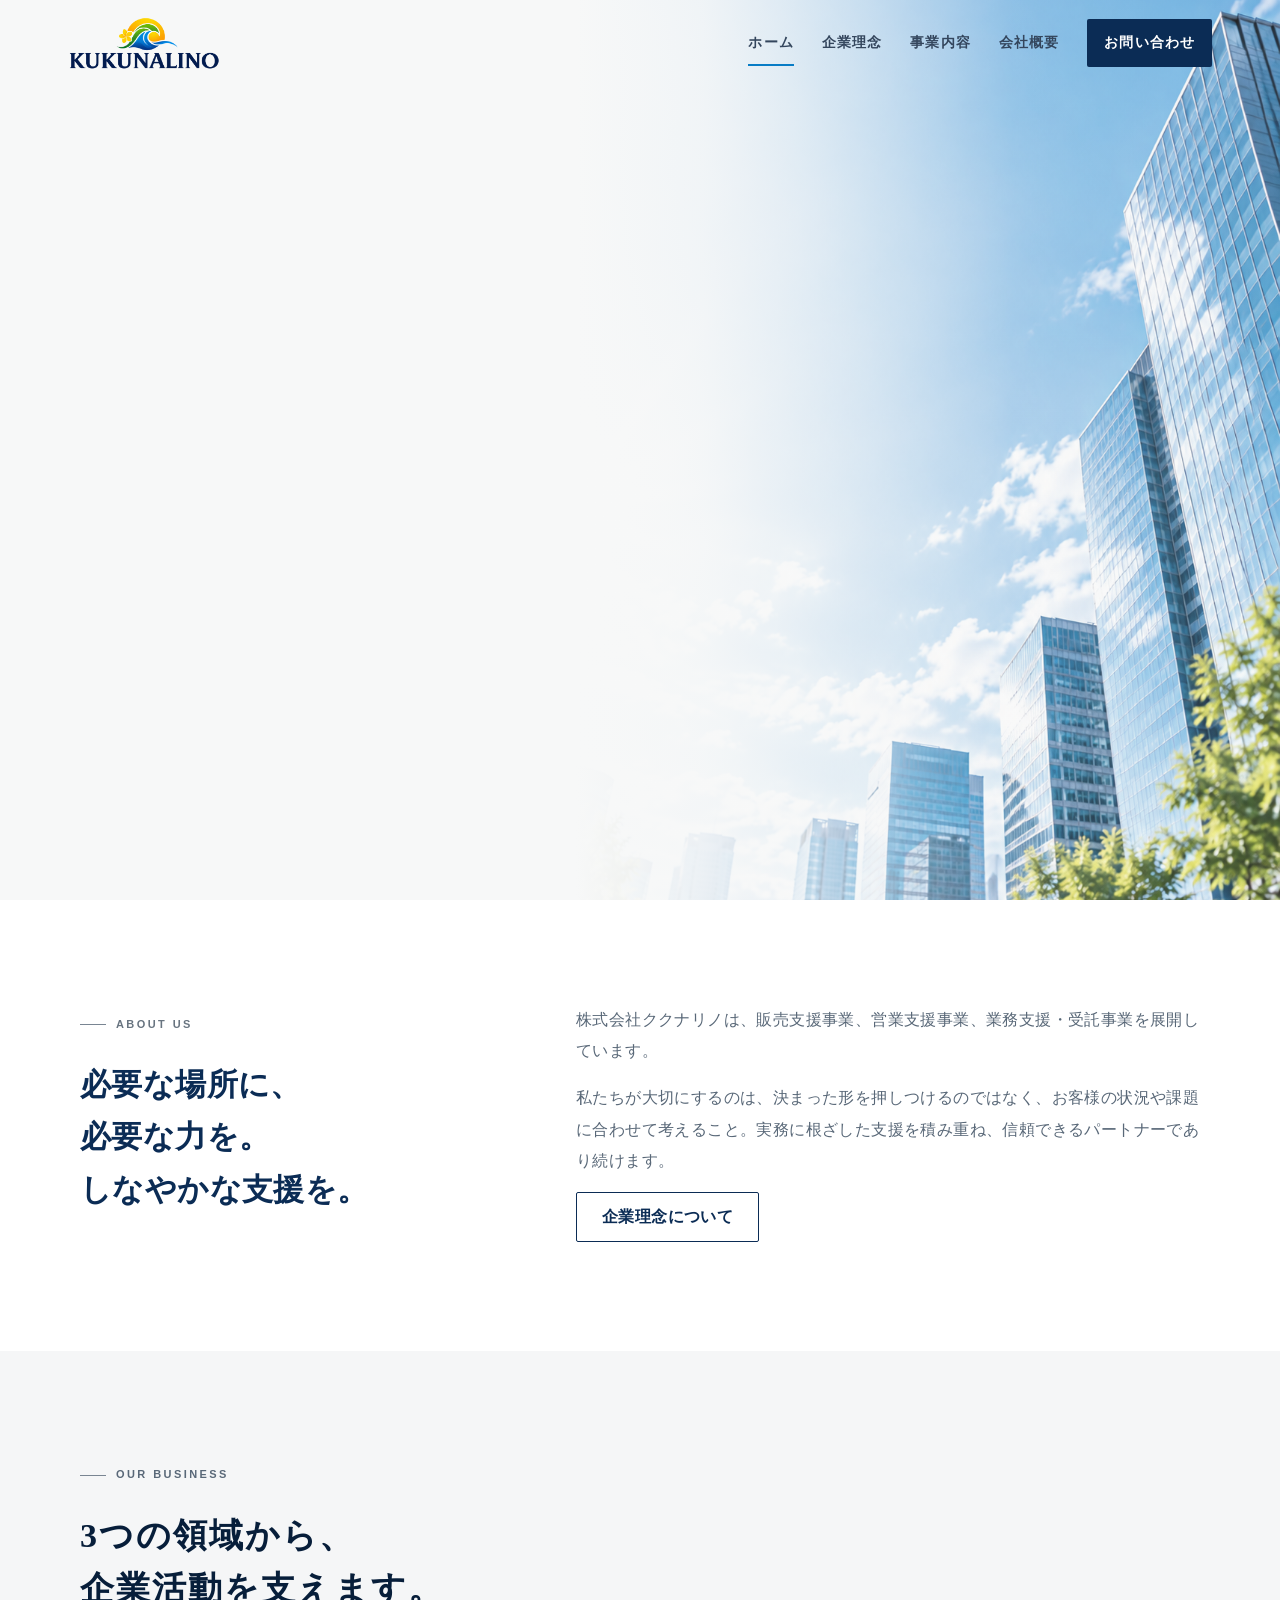
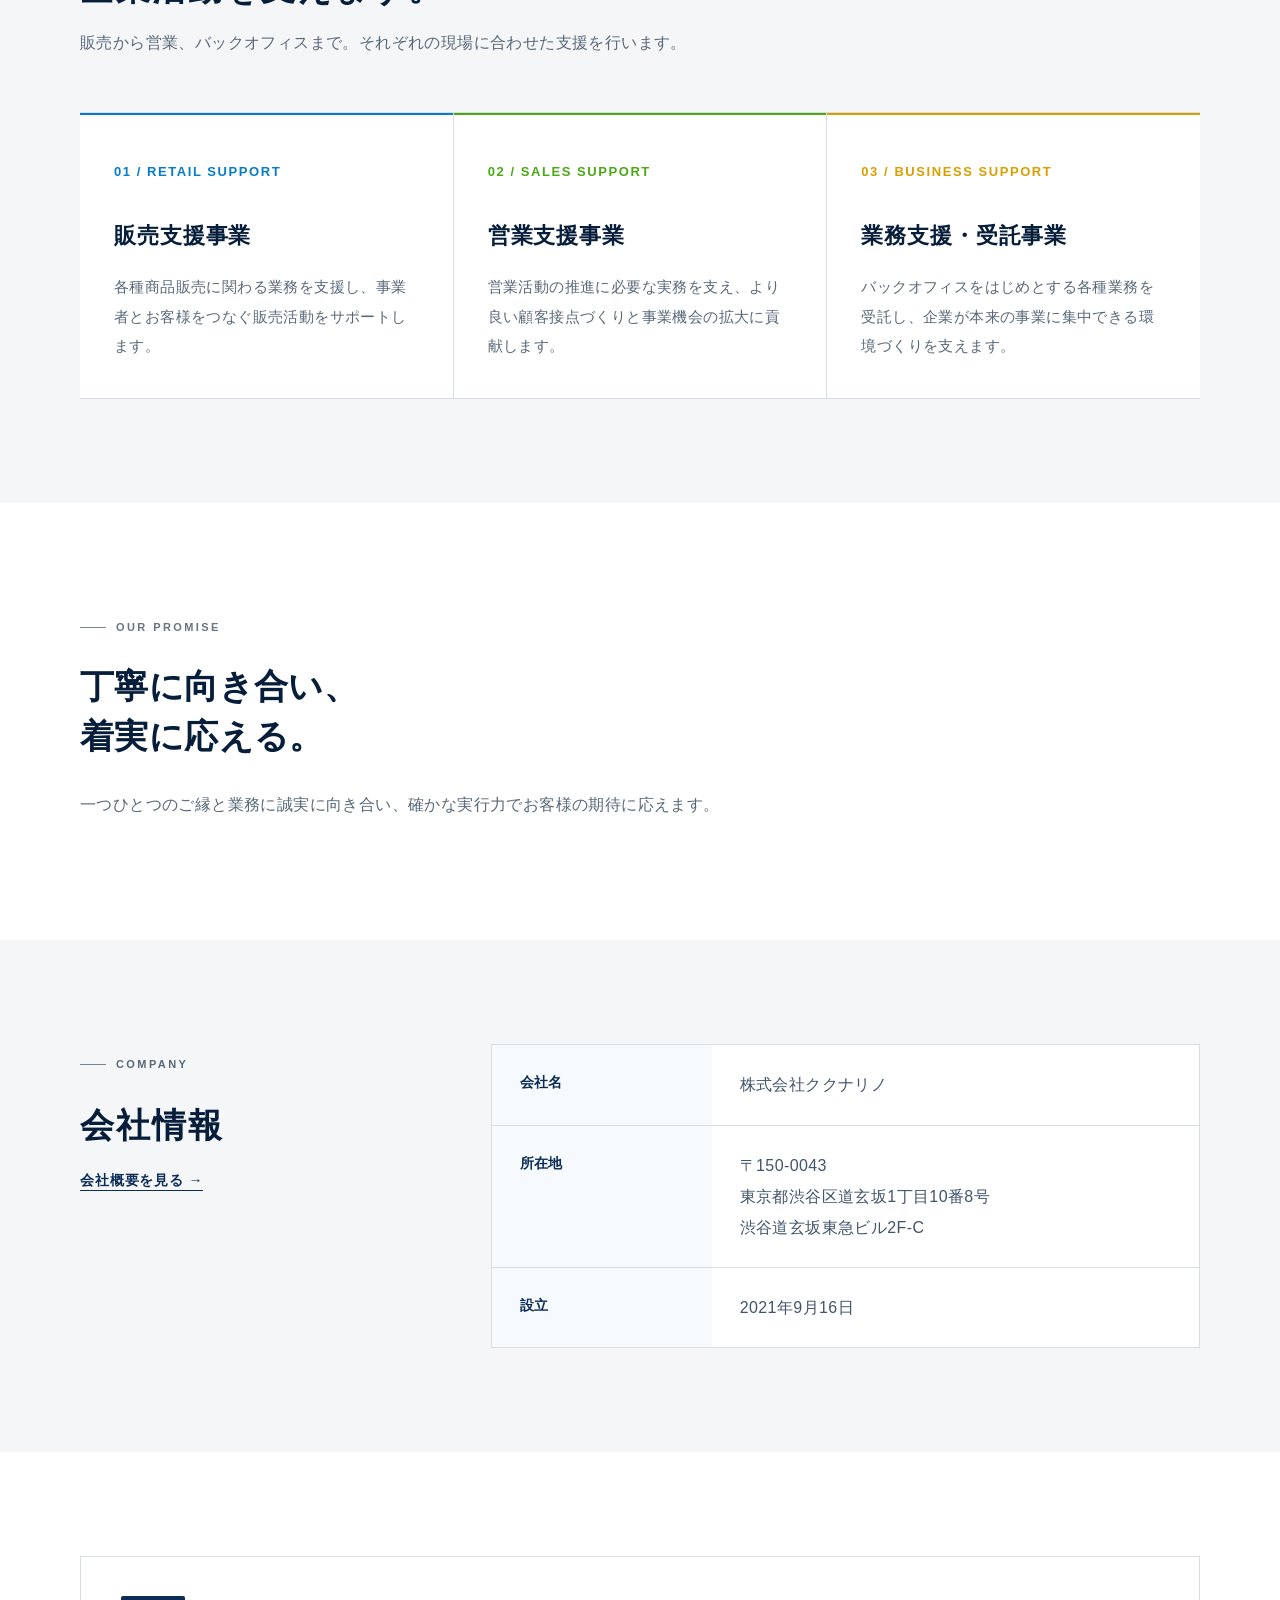
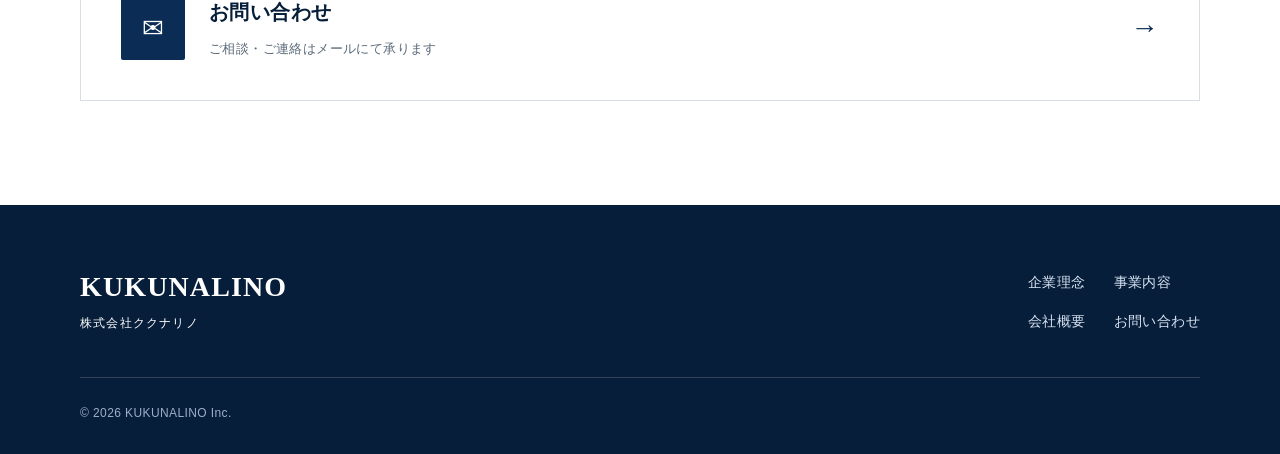
==== commit 759d1d1a: "Shrink mobile header logo Co-Authored-By: Claude Opus 5.5 <noreply@anthropic.com> Claude-Session: ht" ====
--- a/index.html
+++ b/index.html
@@ -1,5 +1,5 @@
 <!doctype html>
-<html lang="ja"><head><meta charset="utf-8"><meta name="viewport" content="width=device-width,initial-scale=1"><title>株式会社ククナリノ｜人と事業の可能性をつなぐ</title><meta name="description" content="株式会社ククナリノは、販売支援、営業支援、業務支援・受託を通じて、企業の前進を支える会社です。"><link rel="stylesheet" href="assets/styles.css?v=20261020a"><script src="assets/site.js?v=20261020a" defer></script></head>
+<html lang="ja"><head><meta charset="utf-8"><meta name="viewport" content="width=device-width,initial-scale=1"><title>株式会社ククナリノ｜人と事業の可能性をつなぐ</title><meta name="description" content="株式会社ククナリノは、販売支援、営業支援、業務支援・受託を通じて、企業の前進を支える会社です。"><link rel="stylesheet" href="assets/styles.css?v=20261020b"><script src="assets/site.js?v=20261020b" defer></script></head>
 <body class="home"><a class="skip" href="#main">本文へ移動</a>
 <header class="site-header"><div class="header-inner"><a class="brand" href="index.html" aria-label="株式会社ククナリノ ホーム"><img src="assets/kukunalino-logo.png" alt="KUKUNALINO"></a><button class="menu-btn" aria-expanded="false" aria-label="メニューを開く">☰</button><nav class="nav" aria-label="メインナビゲーション"><a href="index.html" aria-current="page">ホーム</a><a href="philosophy.html">企業理念</a><a href="services.html">事業内容</a><a href="company.html">会社概要</a><a class="contact-link" href="contact.html">お問い合わせ</a></nav></div></header>
 <main id="main"><section class="hero"><div class="hero-media"><picture><source media="(max-width: 900px)" srcset="assets/hero-city-sp.png"><img src="assets/hero-city-pc.png" alt="青空に映えるオフィス街の高層ビルと街路樹"></picture></div><div class="container"><div class="hero-content"><p class="eyebrow">Connect possibilities</p><h1>想いをつなぎ、<br><em>事業を前へ。</em></h1><p class="lead">商品販売、営業活動、日々の業務。企業を動かすさまざまな場面に寄り添い、柔軟な支援で次の一歩をつくります。</p><div class="btns"><a class="btn" href="services.html">事業内容を見る</a><a class="btn secondary" href="company.html">会社情報を見る</a></div></div></div></section>
--- a/assets/styles.css
+++ b/assets/styles.css
@@ -249,4 +249,4 @@
   .company-brief { display:grid; grid-template-columns:1fr 2fr; gap:56px; align-items:start; }
   .company-brief .section-title { margin-bottom:0; }
 }
-@media (max-width:900px) { .brand img { width:144px; height:45px; } }
+@media (max-width:900px) { .brand img { width:122px; height:38px; } }
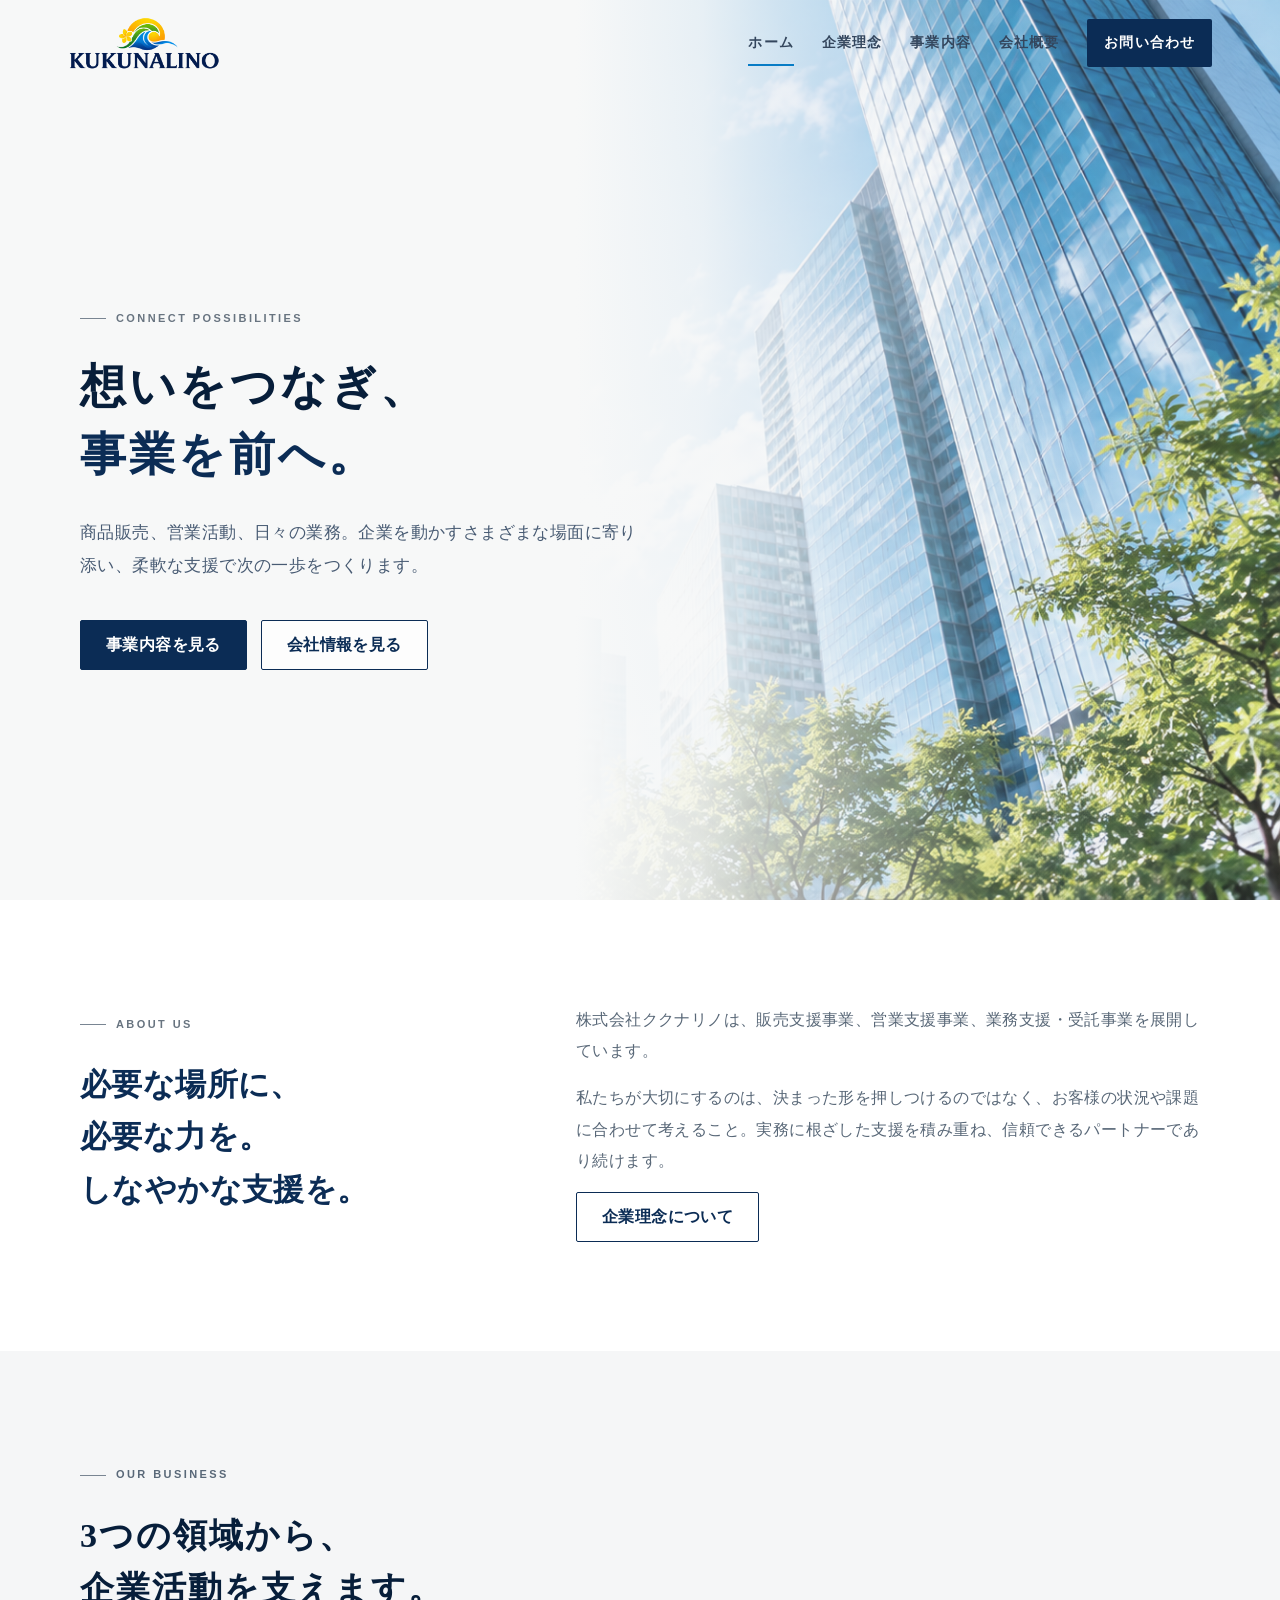
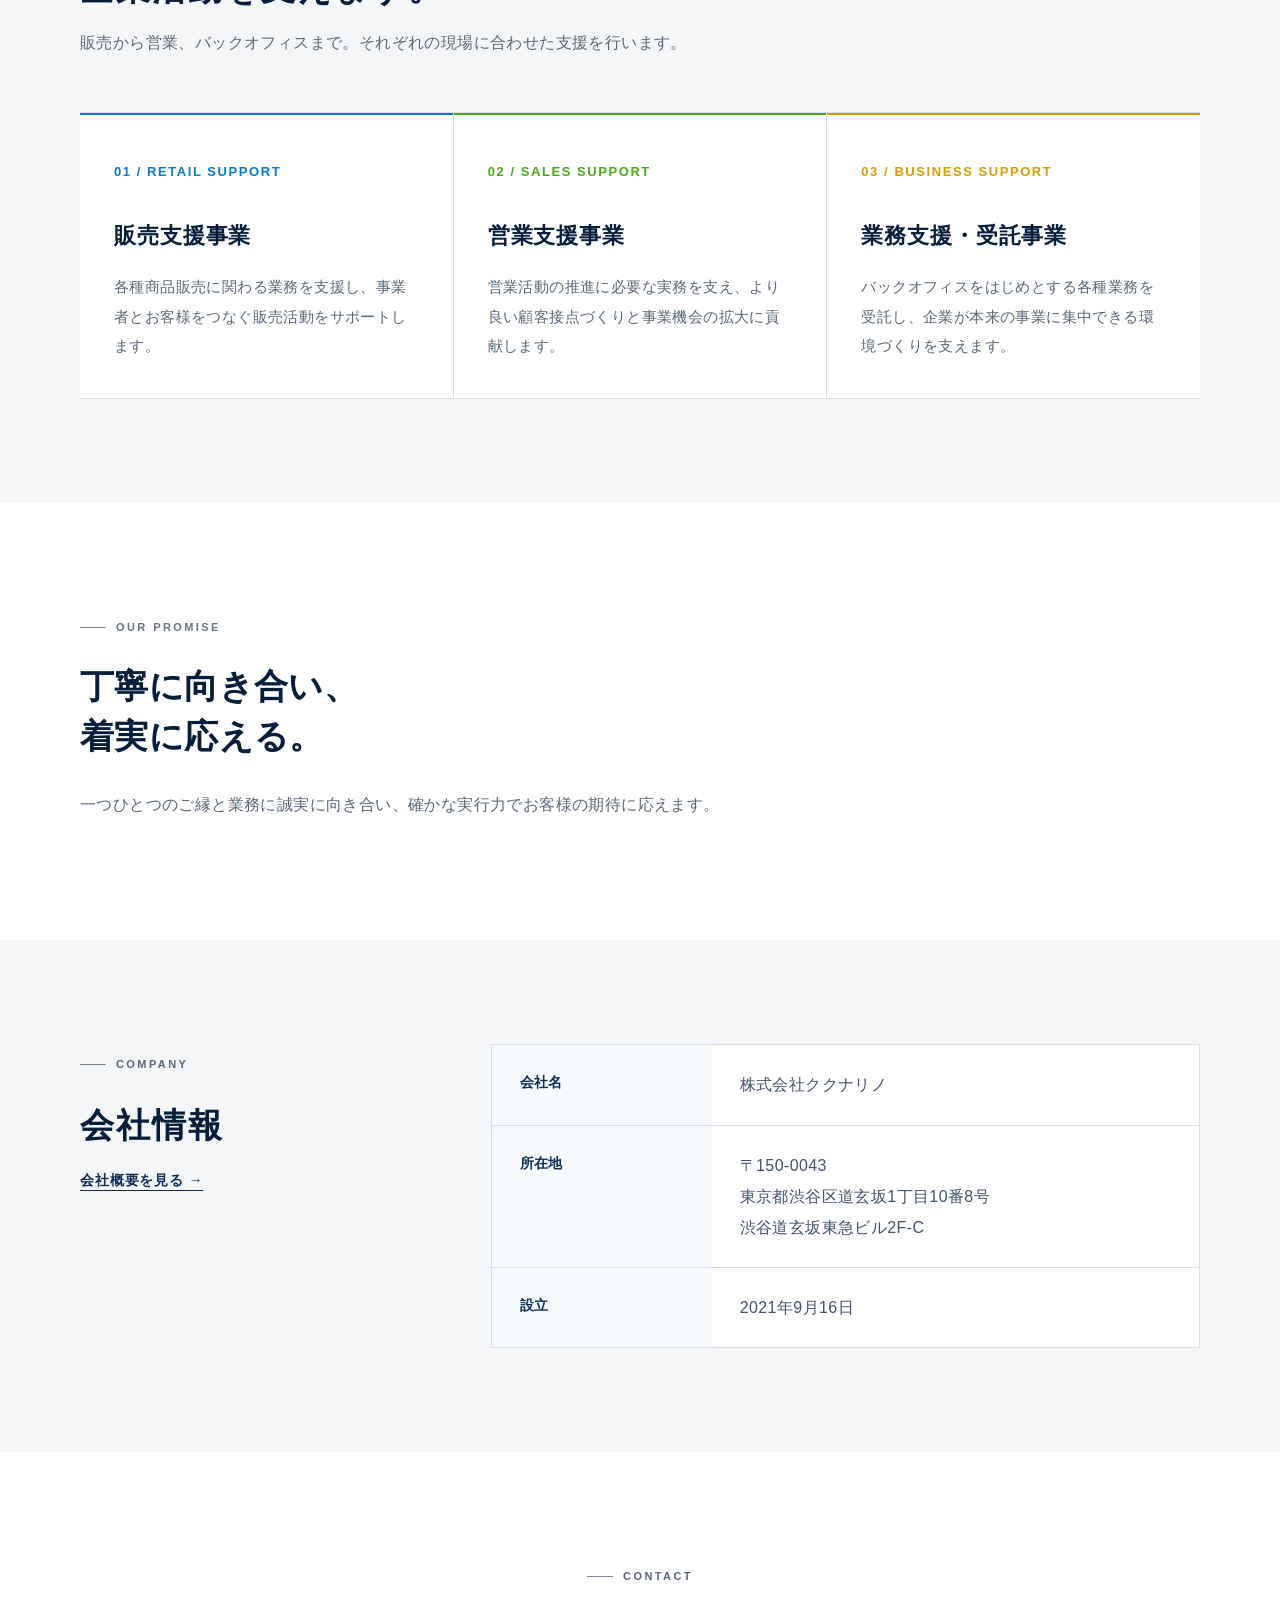
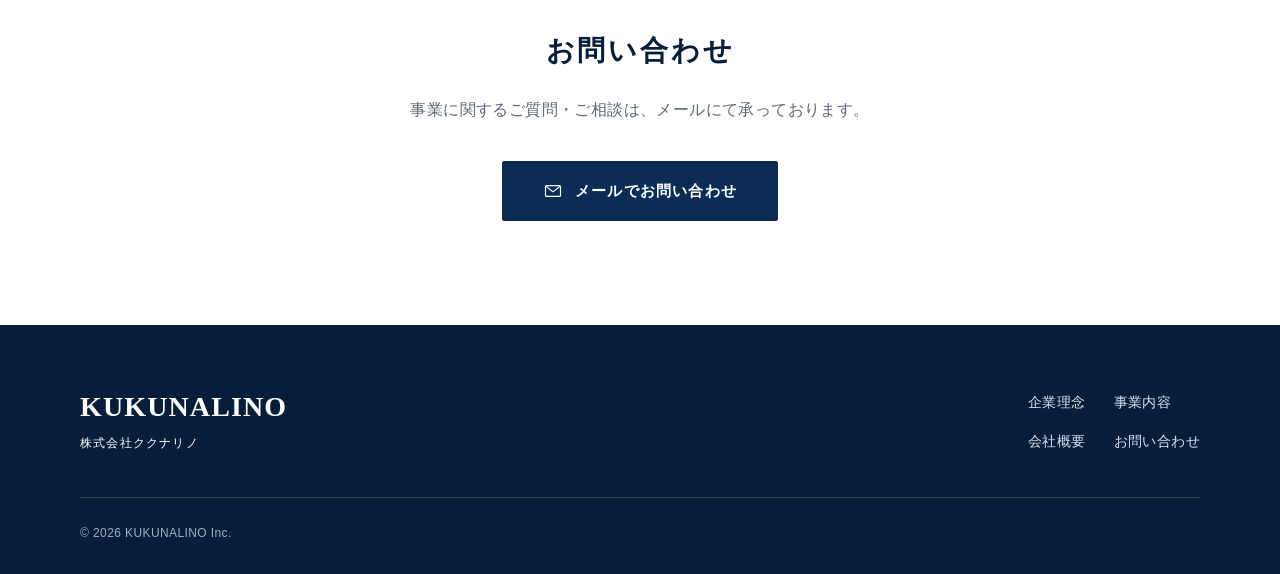
==== commit 6773082a: "Restyle contact CTA after M.Me.Minette Co-Authored-By: Claude Opus 5.5 <noreply@anthropic.com> Claud" ====
--- a/index.html
+++ b/index.html
@@ -1,10 +1,10 @@
 <!doctype html>
-<html lang="ja"><head><meta charset="utf-8"><meta name="viewport" content="width=device-width,initial-scale=1"><title>株式会社ククナリノ｜人と事業の可能性をつなぐ</title><meta name="description" content="株式会社ククナリノは、販売支援、営業支援、業務支援・受託を通じて、企業の前進を支える会社です。"><link rel="stylesheet" href="assets/styles.css?v=20261020b"><script src="assets/site.js?v=20261020b" defer></script></head>
+<html lang="ja"><head><meta charset="utf-8"><meta name="viewport" content="width=device-width,initial-scale=1"><title>株式会社ククナリノ｜人と事業の可能性をつなぐ</title><meta name="description" content="株式会社ククナリノは、販売支援、営業支援、業務支援・受託を通じて、企業の前進を支える会社です。"><link rel="stylesheet" href="assets/styles.css?v=20261020c"><script src="assets/site.js?v=20261020c" defer></script></head>
 <body class="home"><a class="skip" href="#main">本文へ移動</a>
 <header class="site-header"><div class="header-inner"><a class="brand" href="index.html" aria-label="株式会社ククナリノ ホーム"><img src="assets/kukunalino-logo.png" alt="KUKUNALINO"></a><button class="menu-btn" aria-expanded="false" aria-label="メニューを開く">☰</button><nav class="nav" aria-label="メインナビゲーション"><a href="index.html" aria-current="page">ホーム</a><a href="philosophy.html">企業理念</a><a href="services.html">事業内容</a><a href="company.html">会社概要</a><a class="contact-link" href="contact.html">お問い合わせ</a></nav></div></header>
 <main id="main"><section class="hero"><div class="hero-media"><picture><source media="(max-width: 900px)" srcset="assets/hero-city-sp.png"><img src="assets/hero-city-pc.png" alt="青空に映えるオフィス街の高層ビルと街路樹"></picture></div><div class="container"><div class="hero-content"><p class="eyebrow">Connect possibilities</p><h1>想いをつなぎ、<br><em>事業を前へ。</em></h1><p class="lead">商品販売、営業活動、日々の業務。企業を動かすさまざまな場面に寄り添い、柔軟な支援で次の一歩をつくります。</p><div class="btns"><a class="btn" href="services.html">事業内容を見る</a><a class="btn secondary" href="company.html">会社情報を見る</a></div></div></div></section>
 <section class="section"><div class="container"><div class="intro-grid reveal"><div><p class="eyebrow">About us</p><p class="intro-message">必要な場所に、<br>必要な力を。<br>しなやかな支援を。</p></div><div class="intro-copy"><p>株式会社ククナリノは、販売支援事業、営業支援事業、業務支援・受託事業を展開しています。</p><p>私たちが大切にするのは、決まった形を押しつけるのではなく、お客様の状況や課題に合わせて考えること。実務に根ざした支援を積み重ね、信頼できるパートナーであり続けます。</p><a class="btn secondary" href="philosophy.html">企業理念について</a></div></div></section>
 <section class="section soft"><div class="container"><div class="section-title reveal"><p class="eyebrow">Our business</p><h2>3つの領域から、<br>企業活動を支えます。</h2><p>販売から営業、バックオフィスまで。それぞれの現場に合わせた支援を行います。</p></div><div class="service-grid"><article class="service-card blue reveal"><span class="num">01 / RETAIL SUPPORT</span><div class="icon" aria-hidden="true">🛒</div><h3>販売支援事業</h3><p>各種商品販売に関わる業務を支援し、事業者とお客様をつなぐ販売活動をサポートします。</p></article><article class="service-card green reveal"><span class="num">02 / SALES SUPPORT</span><div class="icon" aria-hidden="true">↗</div><h3>営業支援事業</h3><p>営業活動の推進に必要な実務を支え、より良い顧客接点づくりと事業機会の拡大に貢献します。</p></article><article class="service-card yellow reveal"><span class="num">03 / BUSINESS SUPPORT</span><div class="icon" aria-hidden="true">⚙</div><h3>業務支援・受託事業</h3><p>バックオフィスをはじめとする各種業務を受託し、企業が本来の事業に集中できる環境づくりを支えます。</p></article></div></div></section>
 <section class="section"><div class="container"><div class="statement reveal"><div class="statement-copy"><p class="eyebrow">Our promise</p><h2>丁寧に向き合い、<br>着実に応える。</h2><p>一つひとつのご縁と業務に誠実に向き合い、確かな実行力でお客様の期待に応えます。</p></div><div class="statement-art" aria-hidden="true"><span></span><span></span><span></span></div></div></div></section>
-<section class="section soft"><div class="container"><div class="company-brief"><div class="section-title reveal"><p class="eyebrow">Company</p><h2>会社情報</h2><p><a class="text-link" href="company.html">会社概要を見る →</a></p></div><div class="table-wrap reveal"><table class="company-table"><tbody><tr><th>会社名</th><td>株式会社ククナリノ</td></tr><tr><th>所在地</th><td>〒150-0043<br>東京都渋谷区道玄坂1丁目10番8号<br>渋谷道玄坂東急ビル2F-C</td></tr><tr><th>設立</th><td>2021年9月16日</td></tr></tbody></table></div></div></div></section><section class="section"><div class="container"><a class="mail-cta reveal" href="mailto:info@kukuna-lino.com"><span class="mail-icon" aria-hidden="true">✉</span><span><strong>お問い合わせ</strong><small>ご相談・ご連絡はメールにて承ります</small></span><span class="arrow" aria-hidden="true">→</span></a></div></section></main>
+<section class="section soft"><div class="container"><div class="company-brief"><div class="section-title reveal"><p class="eyebrow">Company</p><h2>会社情報</h2><p><a class="text-link" href="company.html">会社概要を見る →</a></p></div><div class="table-wrap reveal"><table class="company-table"><tbody><tr><th>会社名</th><td>株式会社ククナリノ</td></tr><tr><th>所在地</th><td>〒150-0043<br>東京都渋谷区道玄坂1丁目10番8号<br>渋谷道玄坂東急ビル2F-C</td></tr><tr><th>設立</th><td>2021年9月16日</td></tr></tbody></table></div></div></div></section><section class="section"><div class="container"><div class="cta-band reveal"><p class="eyebrow">Contact</p><h2>お問い合わせ</h2><p>事業に関するご質問・ご相談は、メールにて承っております。</p><a class="btn mail-btn" href="mailto:info@kukuna-lino.com?subject=お問い合わせ"><svg viewBox="0 0 24 24" aria-hidden="true" focusable="false"><rect x="3" y="5.5" width="18" height="13" rx="1.5" fill="none" stroke="currentColor" stroke-width="1.4"/><path d="M3.8 6.5 12 13l8.2-6.5" fill="none" stroke="currentColor" stroke-width="1.4" stroke-linejoin="round"/></svg>メールでお問い合わせ</a></div></div></section></main>
 <footer class="site-footer"><div class="container"><div class="footer-top"><div class="footer-brand">KUKUNALINO<small>株式会社ククナリノ</small></div><nav class="footer-nav" aria-label="フッターナビゲーション"><a href="philosophy.html">企業理念</a><a href="services.html">事業内容</a><a href="company.html">会社概要</a><a href="contact.html">お問い合わせ</a></nav></div><p class="copyright">© <span data-year></span> KUKUNALINO Inc.</p></div></footer></body></html>
--- a/assets/styles.css
+++ b/assets/styles.css
@@ -250,3 +250,11 @@
   .company-brief .section-title { margin-bottom:0; }
 }
 @media (max-width:900px) { .brand img { width:122px; height:38px; } }
+.cta-band { max-width:640px; margin:auto; text-align:center; }
+.cta-band .eyebrow { justify-content:center; }
+.cta-band h2 { margin-bottom:16px; color:var(--navy-deep); font-size:clamp(22px,2.6vw,28px); letter-spacing:.1em; }
+.cta-band p { margin-bottom:36px; color:var(--muted); }
+.mail-btn { gap:12px; min-height:56px; padding:14px 40px; font-size:15px; letter-spacing:.08em; transition:background .25s ease,color .25s ease; }
+.mail-btn svg { width:20px; height:20px; flex:none; }
+.mail-btn:hover { color:var(--navy); background:transparent; }
+.contact-panel p { margin-bottom:32px; }
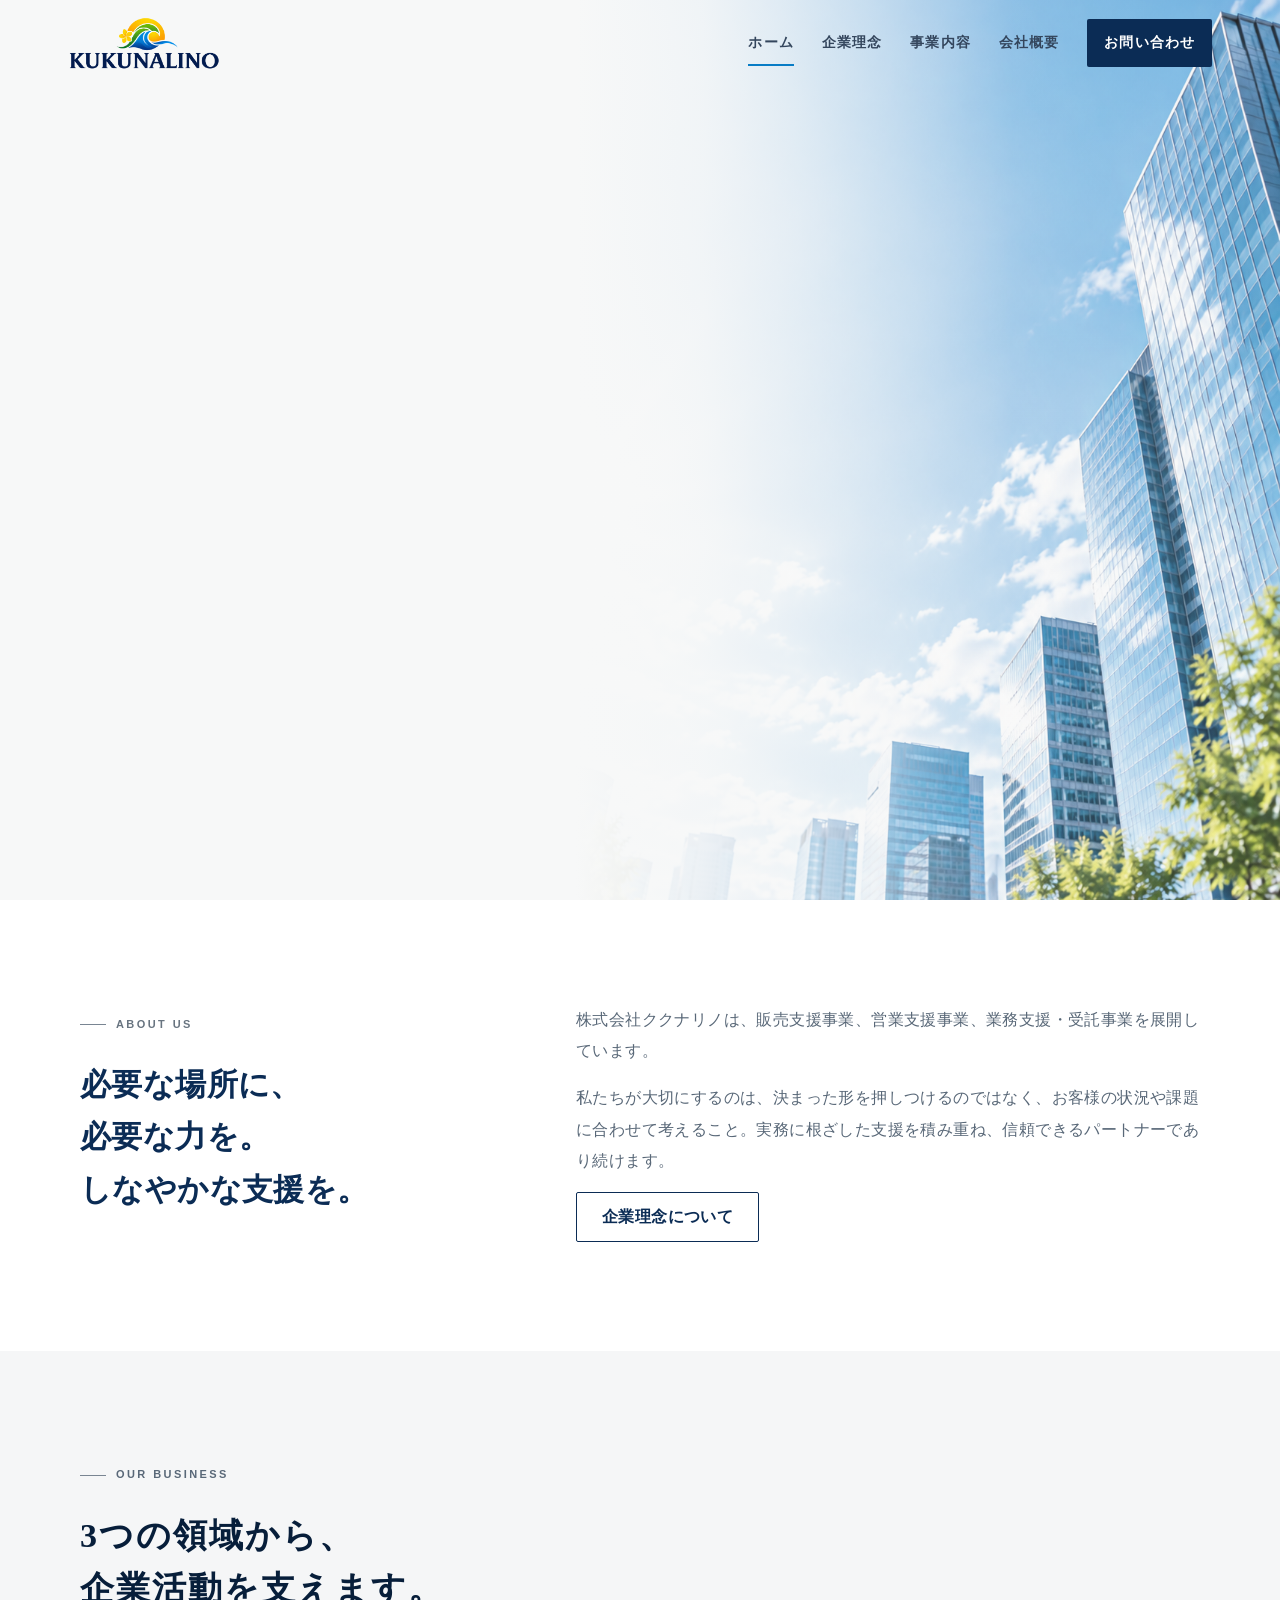
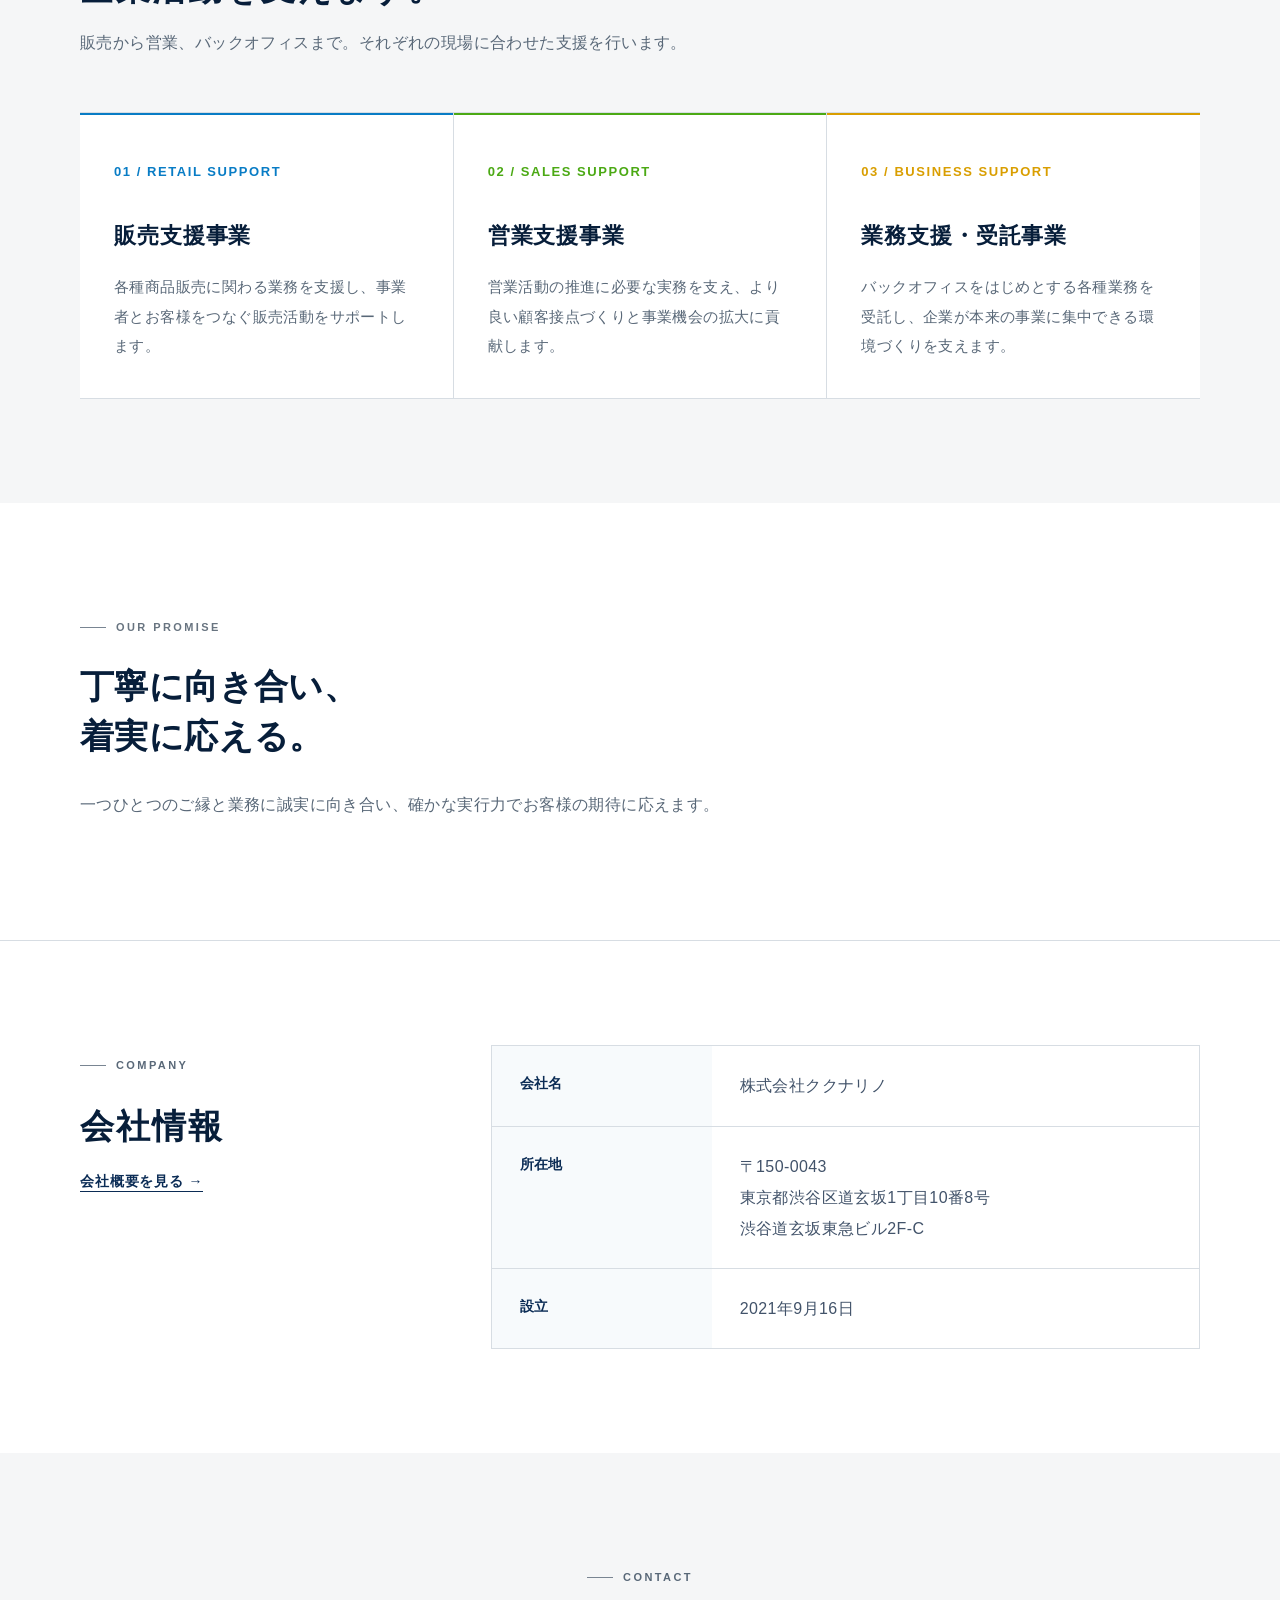
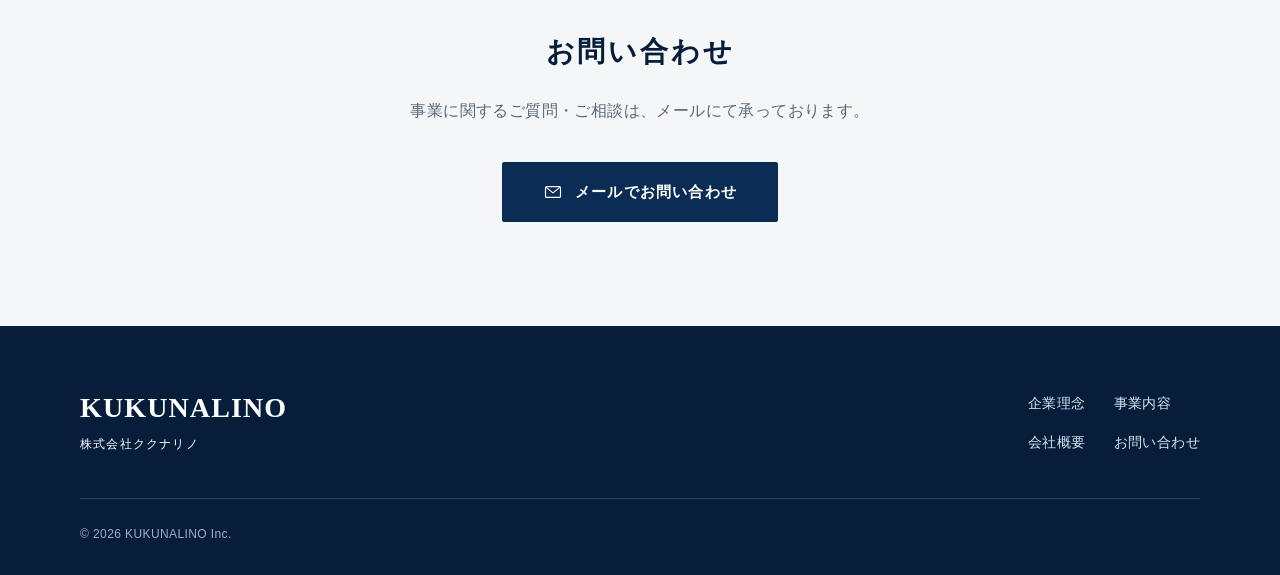
==== commit 9d7e28e4: "Match home contact section background to company page Co-Authored-By: Claude Opus 5.5 <noreply@anthr" ====
--- a/index.html
+++ b/index.html
@@ -1,10 +1,10 @@
 <!doctype html>
-<html lang="ja"><head><meta charset="utf-8"><meta name="viewport" content="width=device-width,initial-scale=1"><title>株式会社ククナリノ｜人と事業の可能性をつなぐ</title><meta name="description" content="株式会社ククナリノは、販売支援、営業支援、業務支援・受託を通じて、企業の前進を支える会社です。"><link rel="stylesheet" href="assets/styles.css?v=20261020c"><script src="assets/site.js?v=20261020c" defer></script></head>
+<html lang="ja"><head><meta charset="utf-8"><meta name="viewport" content="width=device-width,initial-scale=1"><title>株式会社ククナリノ｜人と事業の可能性をつなぐ</title><meta name="description" content="株式会社ククナリノは、販売支援、営業支援、業務支援・受託を通じて、企業の前進を支える会社です。"><link rel="stylesheet" href="assets/styles.css?v=20261020d"><script src="assets/site.js?v=20261020d" defer></script></head>
 <body class="home"><a class="skip" href="#main">本文へ移動</a>
 <header class="site-header"><div class="header-inner"><a class="brand" href="index.html" aria-label="株式会社ククナリノ ホーム"><img src="assets/kukunalino-logo.png" alt="KUKUNALINO"></a><button class="menu-btn" aria-expanded="false" aria-label="メニューを開く">☰</button><nav class="nav" aria-label="メインナビゲーション"><a href="index.html" aria-current="page">ホーム</a><a href="philosophy.html">企業理念</a><a href="services.html">事業内容</a><a href="company.html">会社概要</a><a class="contact-link" href="contact.html">お問い合わせ</a></nav></div></header>
 <main id="main"><section class="hero"><div class="hero-media"><picture><source media="(max-width: 900px)" srcset="assets/hero-city-sp.png"><img src="assets/hero-city-pc.png" alt="青空に映えるオフィス街の高層ビルと街路樹"></picture></div><div class="container"><div class="hero-content"><p class="eyebrow">Connect possibilities</p><h1>想いをつなぎ、<br><em>事業を前へ。</em></h1><p class="lead">商品販売、営業活動、日々の業務。企業を動かすさまざまな場面に寄り添い、柔軟な支援で次の一歩をつくります。</p><div class="btns"><a class="btn" href="services.html">事業内容を見る</a><a class="btn secondary" href="company.html">会社情報を見る</a></div></div></div></section>
 <section class="section"><div class="container"><div class="intro-grid reveal"><div><p class="eyebrow">About us</p><p class="intro-message">必要な場所に、<br>必要な力を。<br>しなやかな支援を。</p></div><div class="intro-copy"><p>株式会社ククナリノは、販売支援事業、営業支援事業、業務支援・受託事業を展開しています。</p><p>私たちが大切にするのは、決まった形を押しつけるのではなく、お客様の状況や課題に合わせて考えること。実務に根ざした支援を積み重ね、信頼できるパートナーであり続けます。</p><a class="btn secondary" href="philosophy.html">企業理念について</a></div></div></section>
 <section class="section soft"><div class="container"><div class="section-title reveal"><p class="eyebrow">Our business</p><h2>3つの領域から、<br>企業活動を支えます。</h2><p>販売から営業、バックオフィスまで。それぞれの現場に合わせた支援を行います。</p></div><div class="service-grid"><article class="service-card blue reveal"><span class="num">01 / RETAIL SUPPORT</span><div class="icon" aria-hidden="true">🛒</div><h3>販売支援事業</h3><p>各種商品販売に関わる業務を支援し、事業者とお客様をつなぐ販売活動をサポートします。</p></article><article class="service-card green reveal"><span class="num">02 / SALES SUPPORT</span><div class="icon" aria-hidden="true">↗</div><h3>営業支援事業</h3><p>営業活動の推進に必要な実務を支え、より良い顧客接点づくりと事業機会の拡大に貢献します。</p></article><article class="service-card yellow reveal"><span class="num">03 / BUSINESS SUPPORT</span><div class="icon" aria-hidden="true">⚙</div><h3>業務支援・受託事業</h3><p>バックオフィスをはじめとする各種業務を受託し、企業が本来の事業に集中できる環境づくりを支えます。</p></article></div></div></section>
 <section class="section"><div class="container"><div class="statement reveal"><div class="statement-copy"><p class="eyebrow">Our promise</p><h2>丁寧に向き合い、<br>着実に応える。</h2><p>一つひとつのご縁と業務に誠実に向き合い、確かな実行力でお客様の期待に応えます。</p></div><div class="statement-art" aria-hidden="true"><span></span><span></span><span></span></div></div></div></section>
-<section class="section soft"><div class="container"><div class="company-brief"><div class="section-title reveal"><p class="eyebrow">Company</p><h2>会社情報</h2><p><a class="text-link" href="company.html">会社概要を見る →</a></p></div><div class="table-wrap reveal"><table class="company-table"><tbody><tr><th>会社名</th><td>株式会社ククナリノ</td></tr><tr><th>所在地</th><td>〒150-0043<br>東京都渋谷区道玄坂1丁目10番8号<br>渋谷道玄坂東急ビル2F-C</td></tr><tr><th>設立</th><td>2021年9月16日</td></tr></tbody></table></div></div></div></section><section class="section"><div class="container"><div class="cta-band reveal"><p class="eyebrow">Contact</p><h2>お問い合わせ</h2><p>事業に関するご質問・ご相談は、メールにて承っております。</p><a class="btn mail-btn" href="mailto:info@kukuna-lino.com?subject=お問い合わせ"><svg viewBox="0 0 24 24" aria-hidden="true" focusable="false"><rect x="3" y="5.5" width="18" height="13" rx="1.5" fill="none" stroke="currentColor" stroke-width="1.4"/><path d="M3.8 6.5 12 13l8.2-6.5" fill="none" stroke="currentColor" stroke-width="1.4" stroke-linejoin="round"/></svg>メールでお問い合わせ</a></div></div></section></main>
+<section class="section company-section"><div class="container"><div class="company-brief"><div class="section-title reveal"><p class="eyebrow">Company</p><h2>会社情報</h2><p><a class="text-link" href="company.html">会社概要を見る →</a></p></div><div class="table-wrap reveal"><table class="company-table"><tbody><tr><th>会社名</th><td>株式会社ククナリノ</td></tr><tr><th>所在地</th><td>〒150-0043<br>東京都渋谷区道玄坂1丁目10番8号<br>渋谷道玄坂東急ビル2F-C</td></tr><tr><th>設立</th><td>2021年9月16日</td></tr></tbody></table></div></div></div></section><section class="section soft"><div class="container"><div class="cta-band reveal"><p class="eyebrow">Contact</p><h2>お問い合わせ</h2><p>事業に関するご質問・ご相談は、メールにて承っております。</p><a class="btn mail-btn" href="mailto:info@kukuna-lino.com?subject=お問い合わせ"><svg viewBox="0 0 24 24" aria-hidden="true" focusable="false"><rect x="3" y="5.5" width="18" height="13" rx="1.5" fill="none" stroke="currentColor" stroke-width="1.4"/><path d="M3.8 6.5 12 13l8.2-6.5" fill="none" stroke="currentColor" stroke-width="1.4" stroke-linejoin="round"/></svg>メールでお問い合わせ</a></div></div></section></main>
 <footer class="site-footer"><div class="container"><div class="footer-top"><div class="footer-brand">KUKUNALINO<small>株式会社ククナリノ</small></div><nav class="footer-nav" aria-label="フッターナビゲーション"><a href="philosophy.html">企業理念</a><a href="services.html">事業内容</a><a href="company.html">会社概要</a><a href="contact.html">お問い合わせ</a></nav></div><p class="copyright">© <span data-year></span> KUKUNALINO Inc.</p></div></footer></body></html>
--- a/assets/styles.css
+++ b/assets/styles.css
@@ -258,3 +258,4 @@
 .mail-btn svg { width:20px; height:20px; flex:none; }
 .mail-btn:hover { color:var(--navy); background:transparent; }
 .contact-panel p { margin-bottom:32px; }
+.company-section { border-top:1px solid var(--line); }
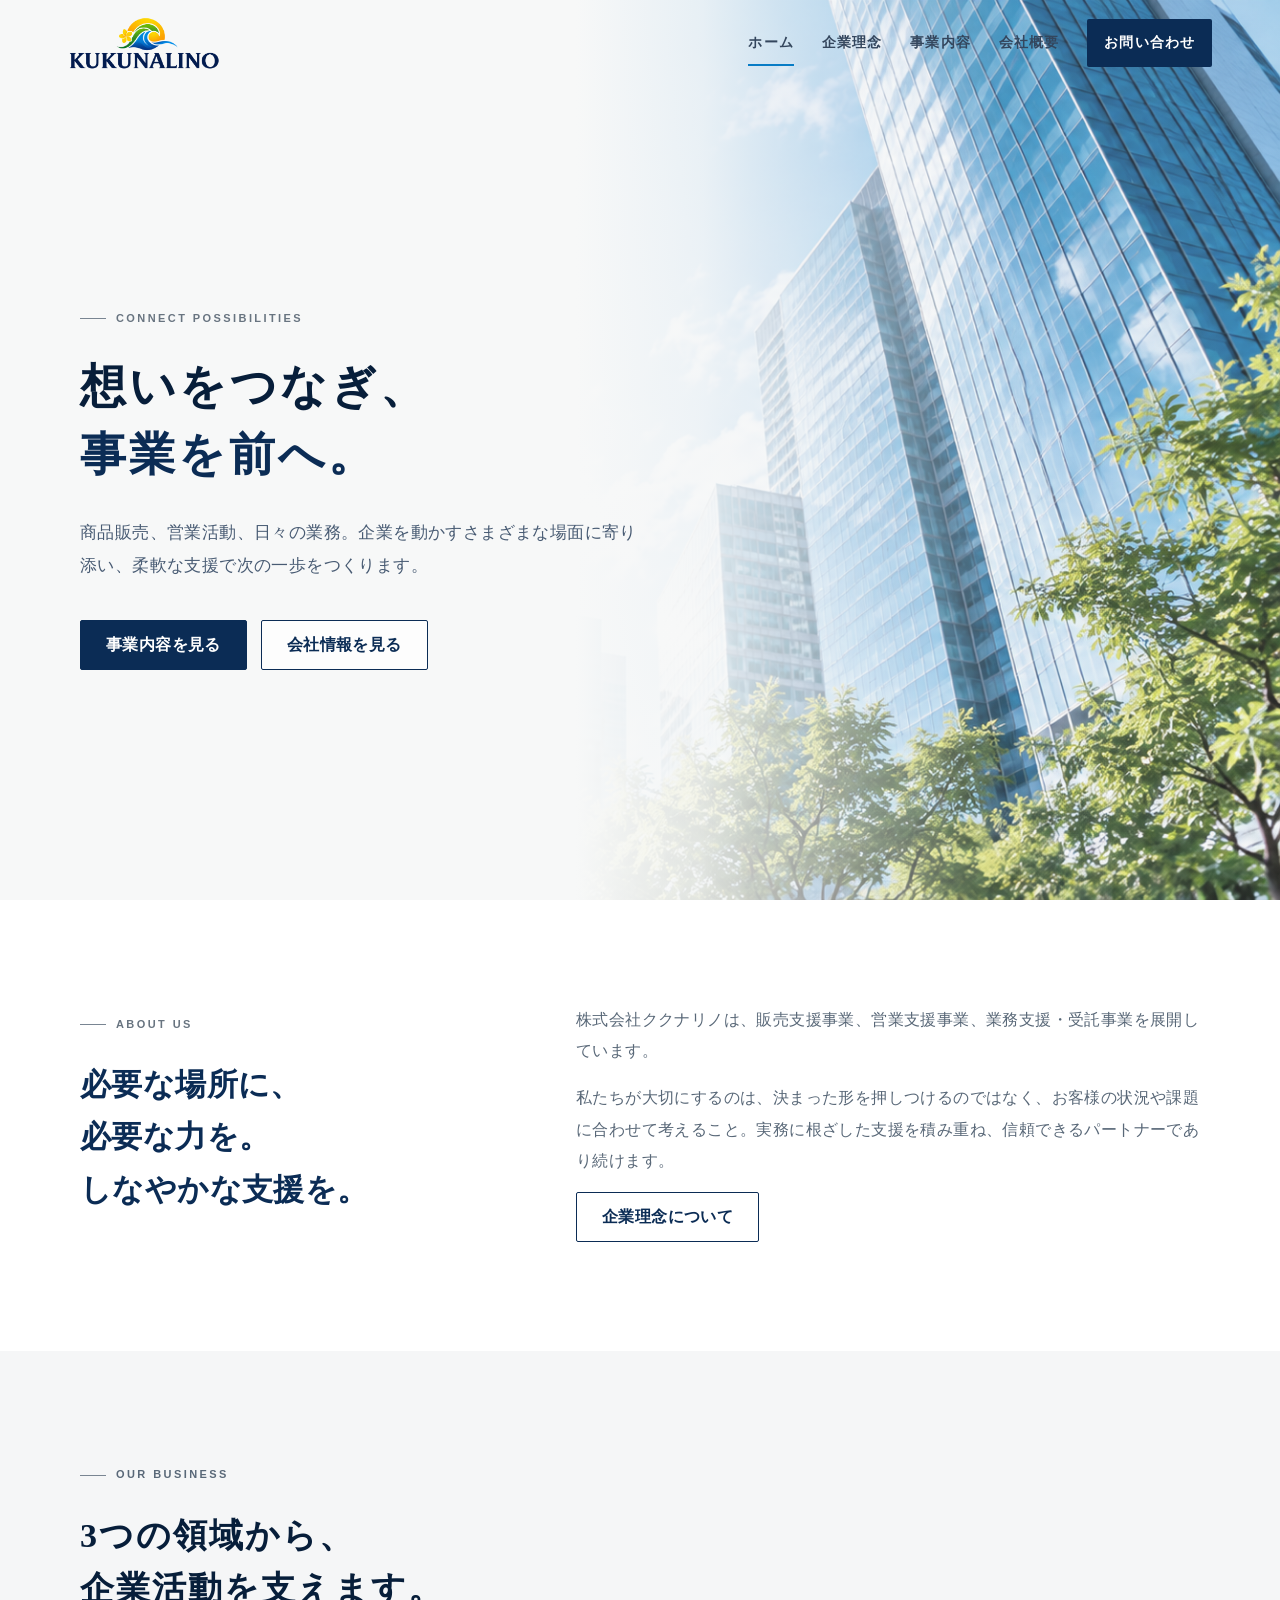
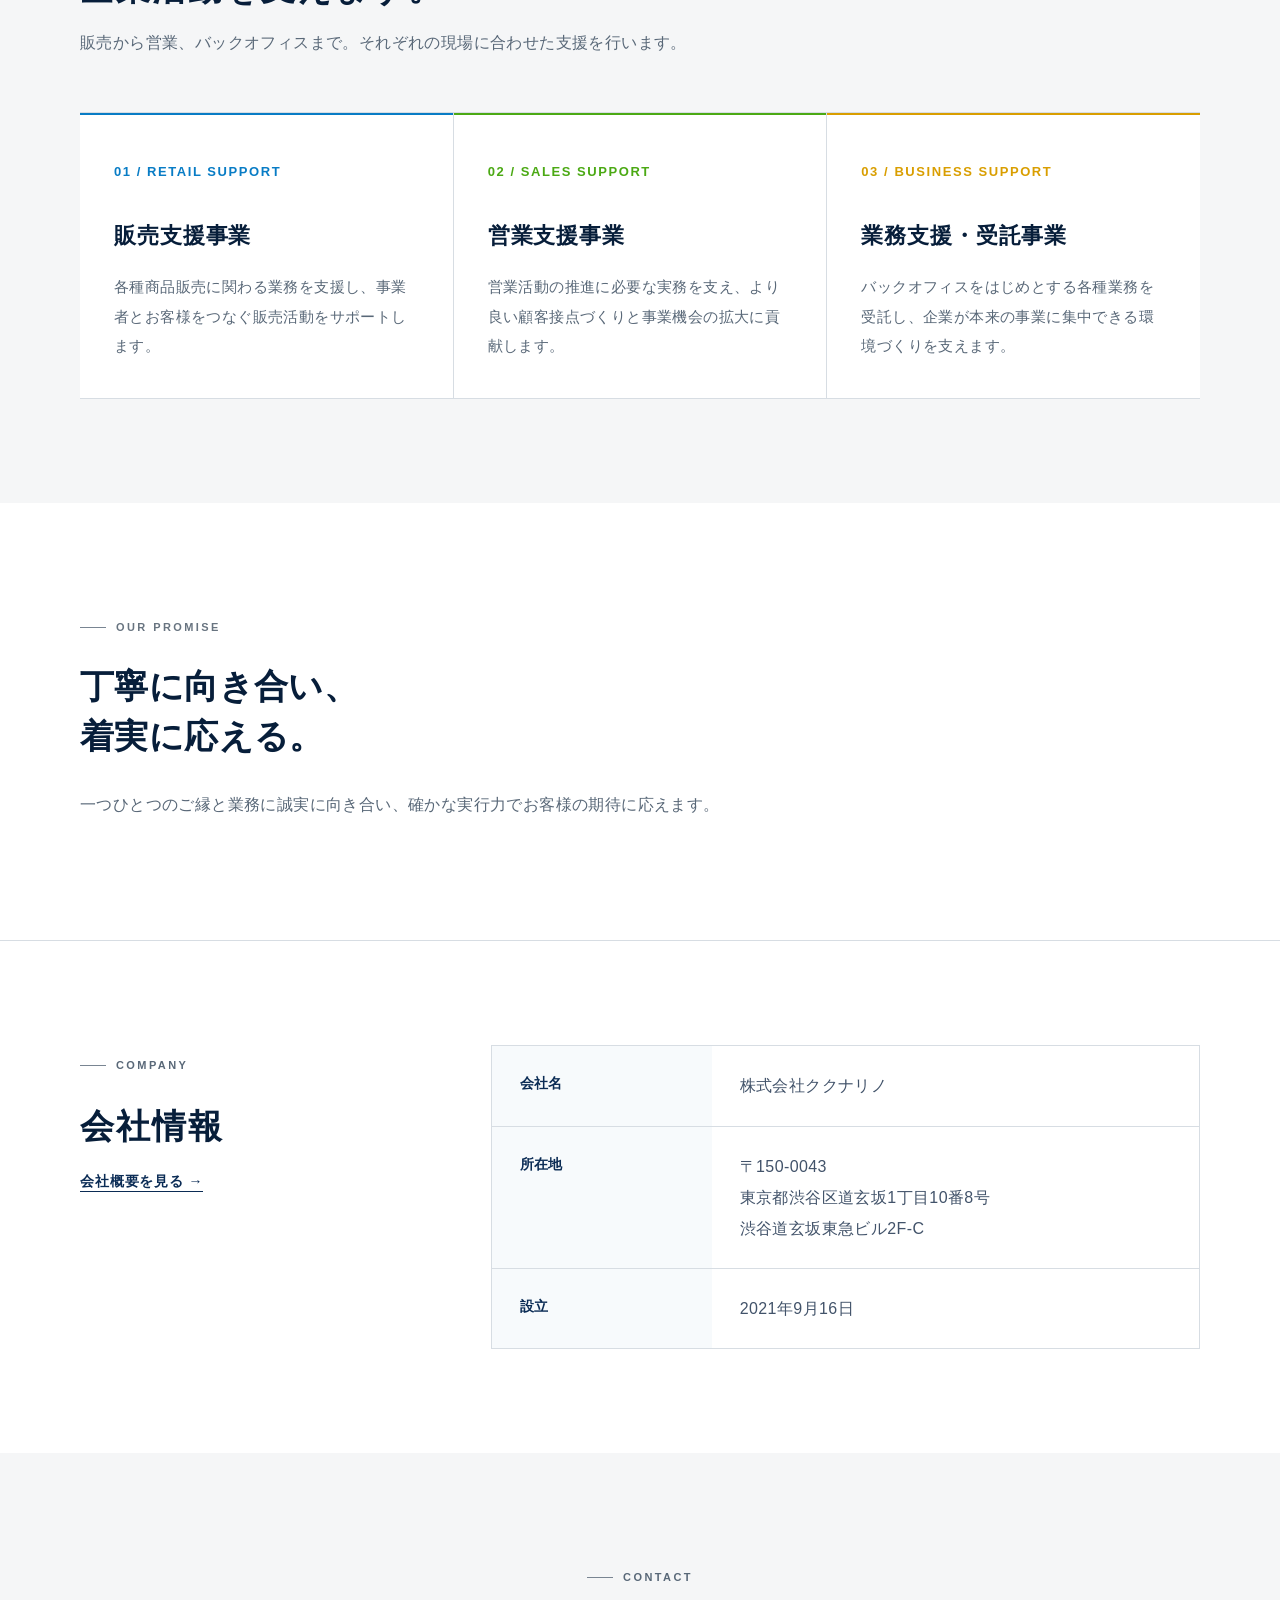
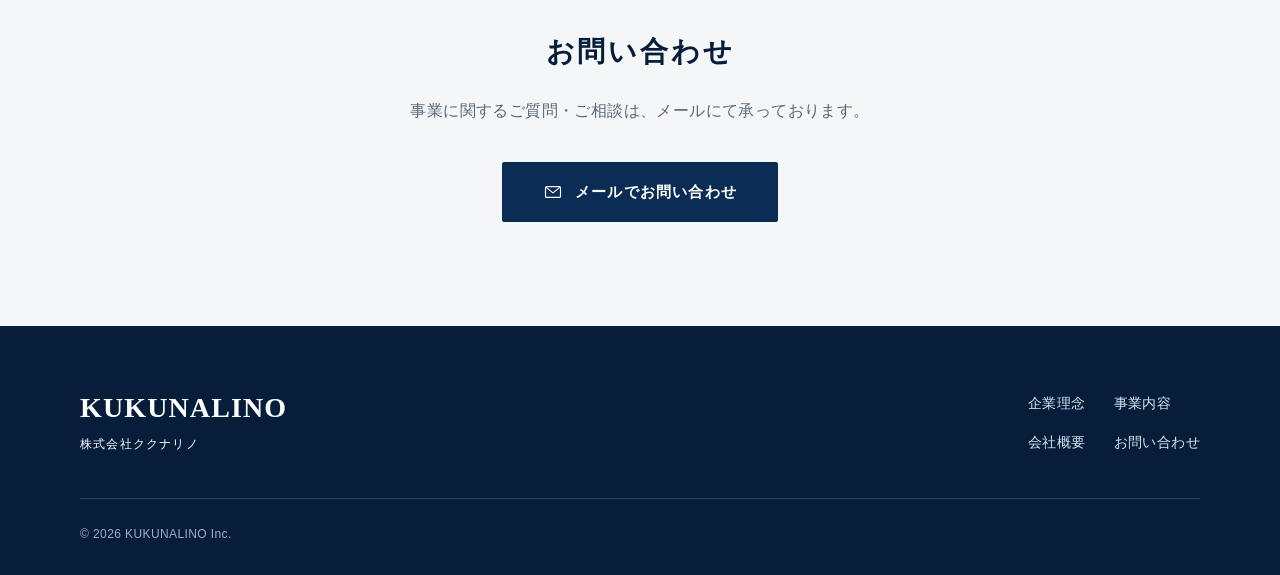
==== commit 161bc5db: "Add initial SEO metadata and favicon support" ====
--- a/index.html
+++ b/index.html
@@ -1,5 +1,5 @@
 <!doctype html>
-<html lang="ja"><head><meta charset="utf-8"><meta name="viewport" content="width=device-width,initial-scale=1"><title>株式会社ククナリノ｜人と事業の可能性をつなぐ</title><meta name="description" content="株式会社ククナリノは、販売支援、営業支援、業務支援・受託を通じて、企業の前進を支える会社です。"><link rel="stylesheet" href="assets/styles.css?v=20261020d"><script src="assets/site.js?v=20261020d" defer></script></head>
+<html lang="ja"><head><meta charset="utf-8"><meta name="viewport" content="width=device-width,initial-scale=1"><title>株式会社ククナリノ｜販売・営業・業務支援で企業の前進を支える</title><meta name="description" content="株式会社ククナリノは、販売支援、営業支援、業務支援・受託を通じて、企業の前進を支える会社です。"><meta name="robots" content="index,follow,max-image-preview:large"><meta name="theme-color" content="#ffffff"><link rel="canonical" href="https://kukuna-lino.com/"><link rel="icon" href="favicon.ico" sizes="any"><link rel="shortcut icon" href="favicon.ico"><link rel="icon" href="assets/favicon.png" type="image/png" sizes="192x192"><link rel="apple-touch-icon" href="assets/apple-touch-icon.png" sizes="180x180"><link rel="manifest" href="site.webmanifest"><meta property="og:type" content="website"><meta property="og:locale" content="ja_JP"><meta property="og:site_name" content="株式会社ククナリノ"><meta property="og:title" content="株式会社ククナリノ｜販売・営業・業務支援で企業の前進を支える"><meta property="og:description" content="販売支援、営業支援、業務支援・受託を通じて、企業の前進を支えます。"><meta property="og:url" content="https://kukuna-lino.com/"><meta property="og:image" content="https://kukuna-lino.com/assets/hero-city-pc.png"><meta property="og:image:alt" content="株式会社ククナリノ"><meta name="twitter:card" content="summary_large_image"><meta name="twitter:title" content="株式会社ククナリノ｜販売・営業・業務支援"><meta name="twitter:description" content="販売支援、営業支援、業務支援・受託を通じて、企業の前進を支えます。"><meta name="twitter:image" content="https://kukuna-lino.com/assets/hero-city-pc.png"><link rel="stylesheet" href="assets/styles.css?v=20261020d"><script src="assets/site.js?v=20261020d" defer></script><script type="application/ld+json">{"@context":"https://schema.org","@type":"Organization","@id":"https://kukuna-lino.com/#organization","name":"株式会社ククナリノ","alternateName":"KUKUNALINO","url":"https://kukuna-lino.com/","logo":"https://kukuna-lino.com/assets/kukunalino-logo.png","email":"info@kukuna-lino.com","foundingDate":"2021-09-16","address":{"@type":"PostalAddress","postalCode":"150-0043","addressRegion":"東京都","addressLocality":"渋谷区","streetAddress":"道玄坂1丁目10番8号 渋谷道玄坂東急ビル2F-C","addressCountry":"JP"}}</script></head>
 <body class="home"><a class="skip" href="#main">本文へ移動</a>
 <header class="site-header"><div class="header-inner"><a class="brand" href="index.html" aria-label="株式会社ククナリノ ホーム"><img src="assets/kukunalino-logo.png" alt="KUKUNALINO"></a><button class="menu-btn" aria-expanded="false" aria-label="メニューを開く">☰</button><nav class="nav" aria-label="メインナビゲーション"><a href="index.html" aria-current="page">ホーム</a><a href="philosophy.html">企業理念</a><a href="services.html">事業内容</a><a href="company.html">会社概要</a><a class="contact-link" href="contact.html">お問い合わせ</a></nav></div></header>
 <main id="main"><section class="hero"><div class="hero-media"><picture><source media="(max-width: 900px)" srcset="assets/hero-city-sp.png"><img src="assets/hero-city-pc.png" alt="青空に映えるオフィス街の高層ビルと街路樹"></picture></div><div class="container"><div class="hero-content"><p class="eyebrow">Connect possibilities</p><h1>想いをつなぎ、<br><em>事業を前へ。</em></h1><p class="lead">商品販売、営業活動、日々の業務。企業を動かすさまざまな場面に寄り添い、柔軟な支援で次の一歩をつくります。</p><div class="btns"><a class="btn" href="services.html">事業内容を見る</a><a class="btn secondary" href="company.html">会社情報を見る</a></div></div></div></section>
